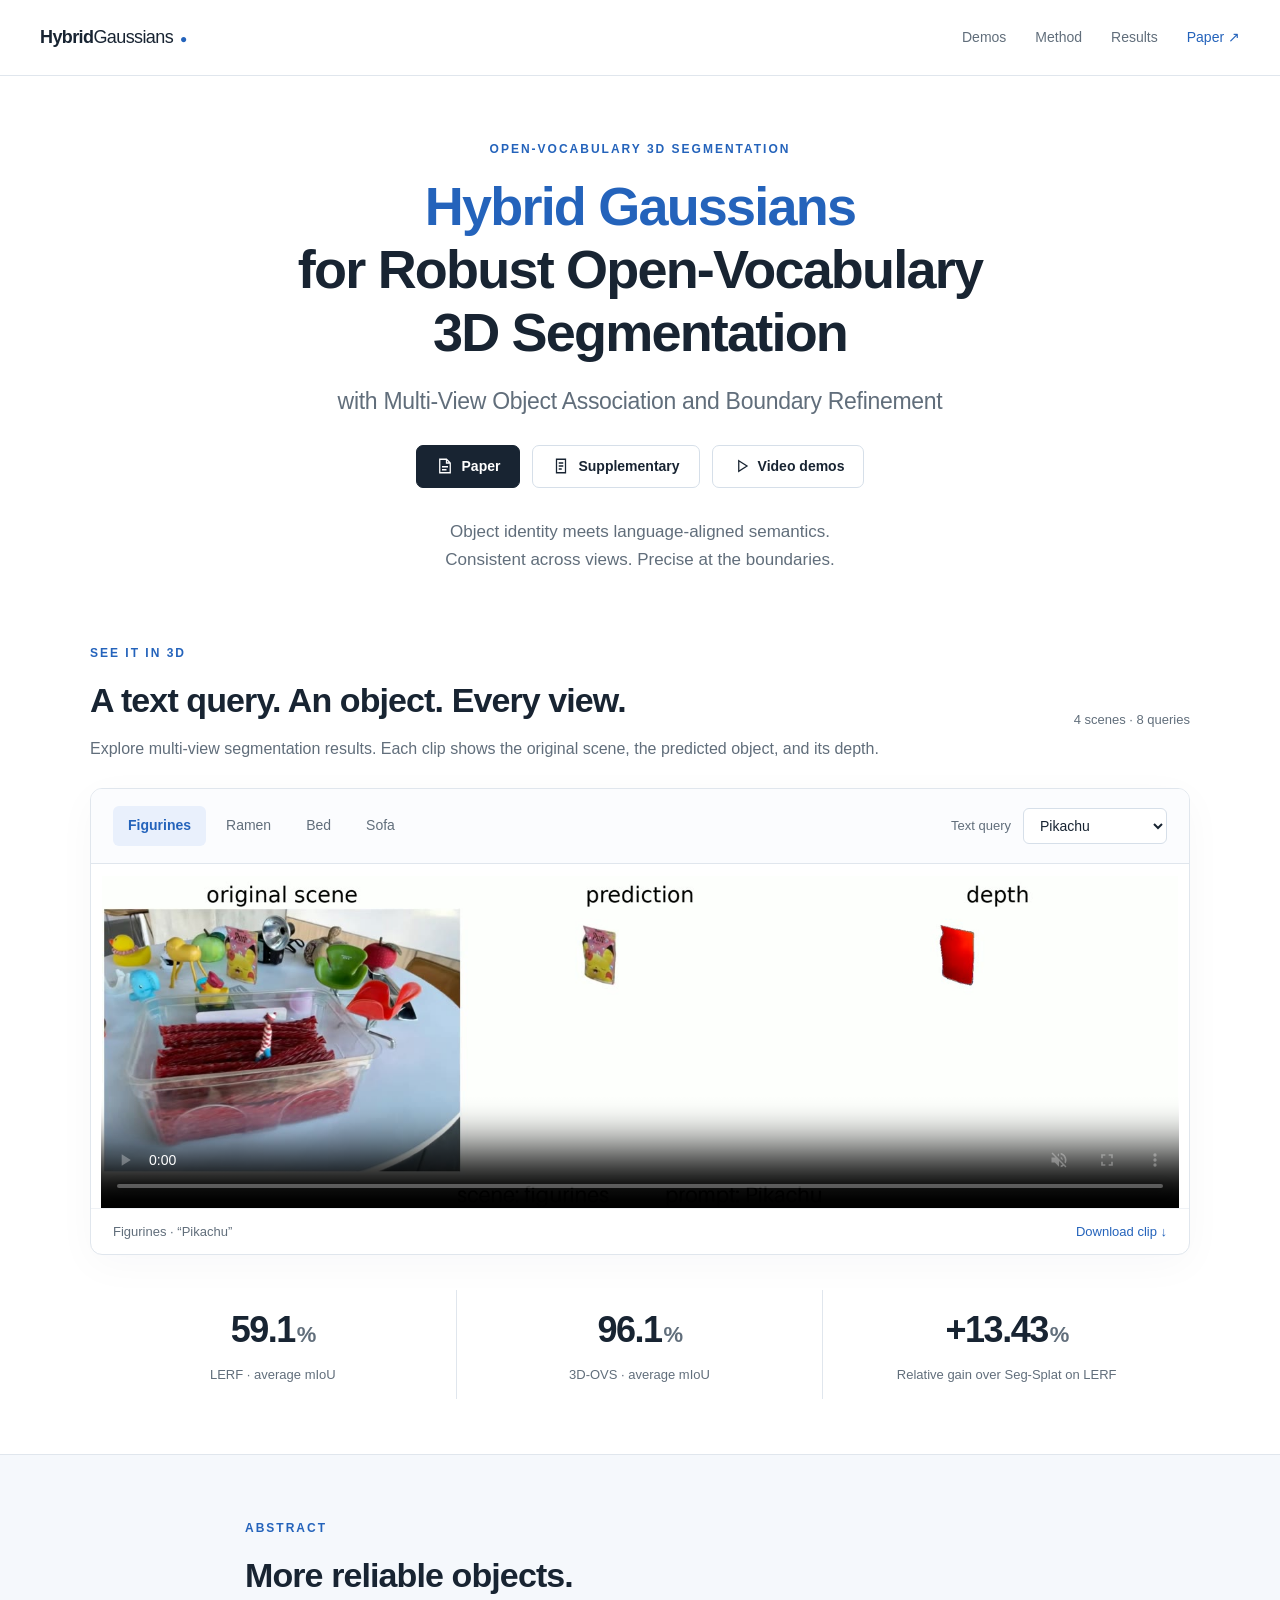
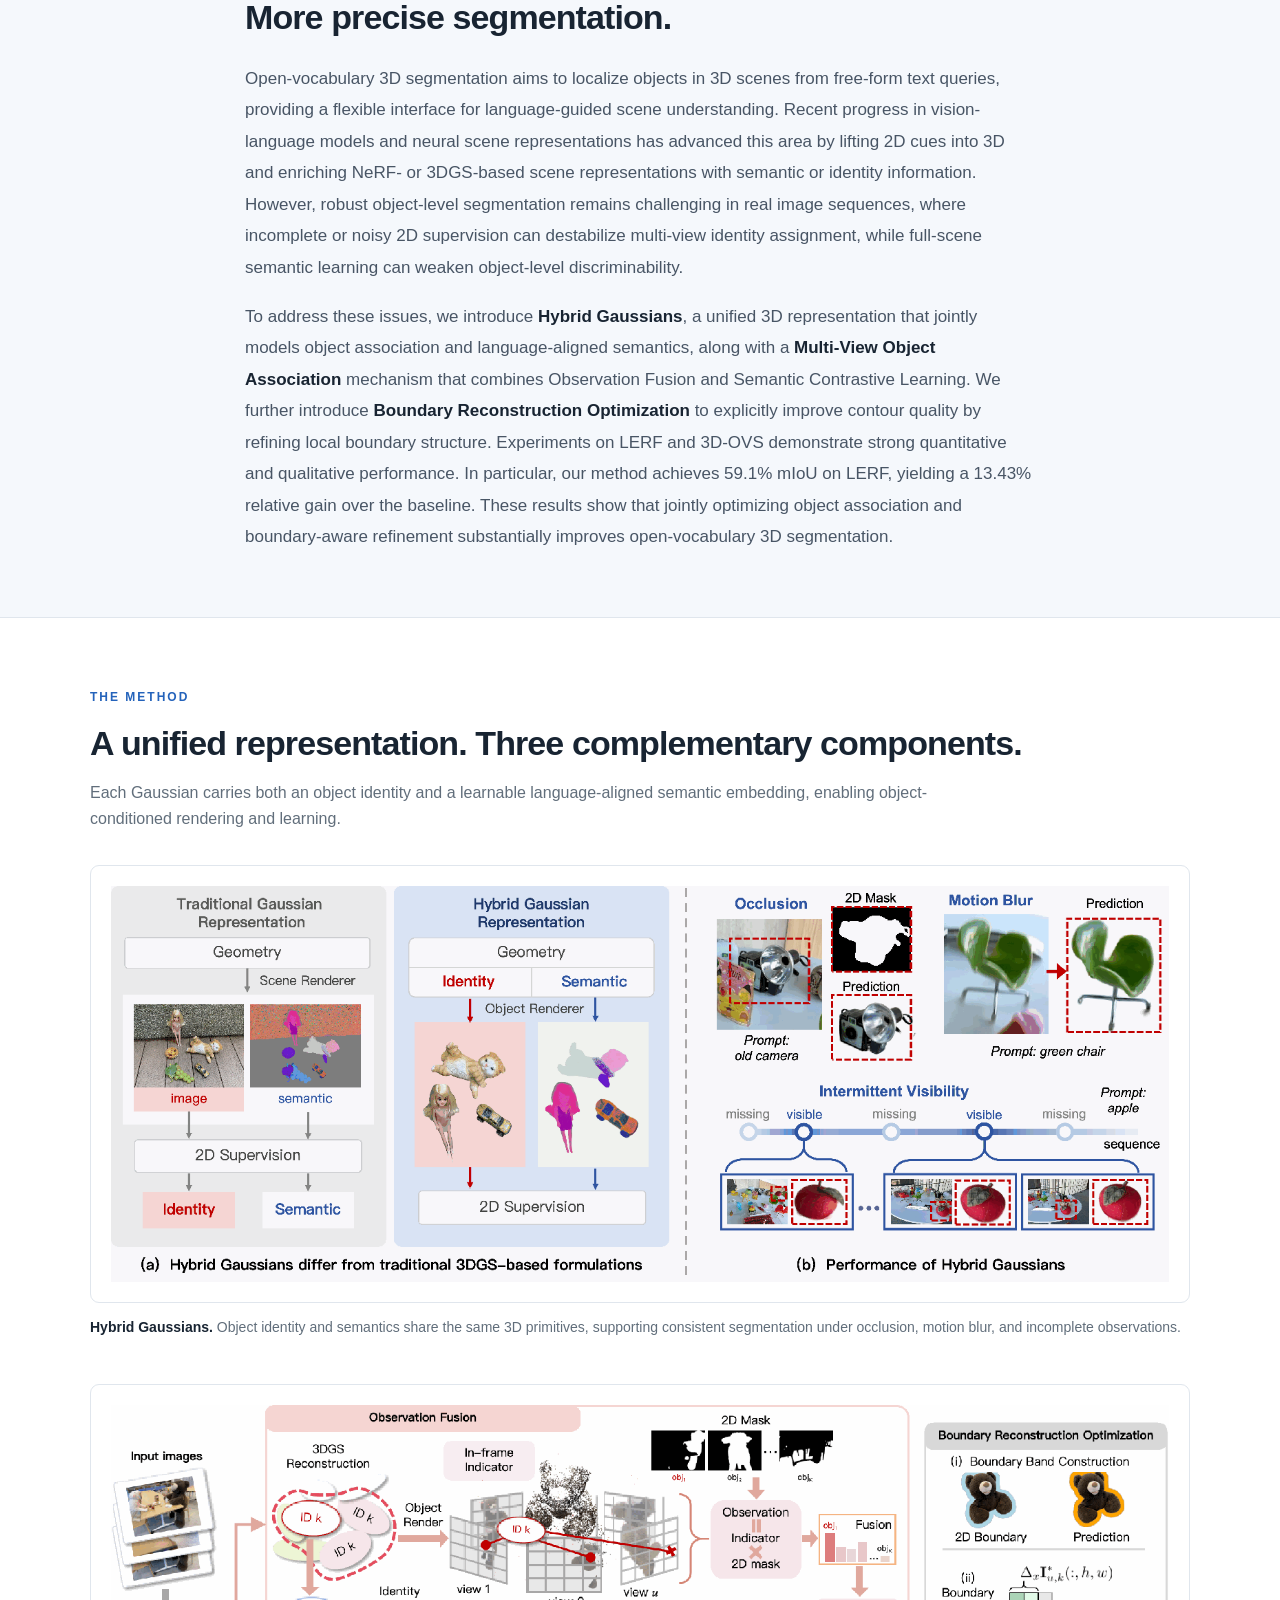
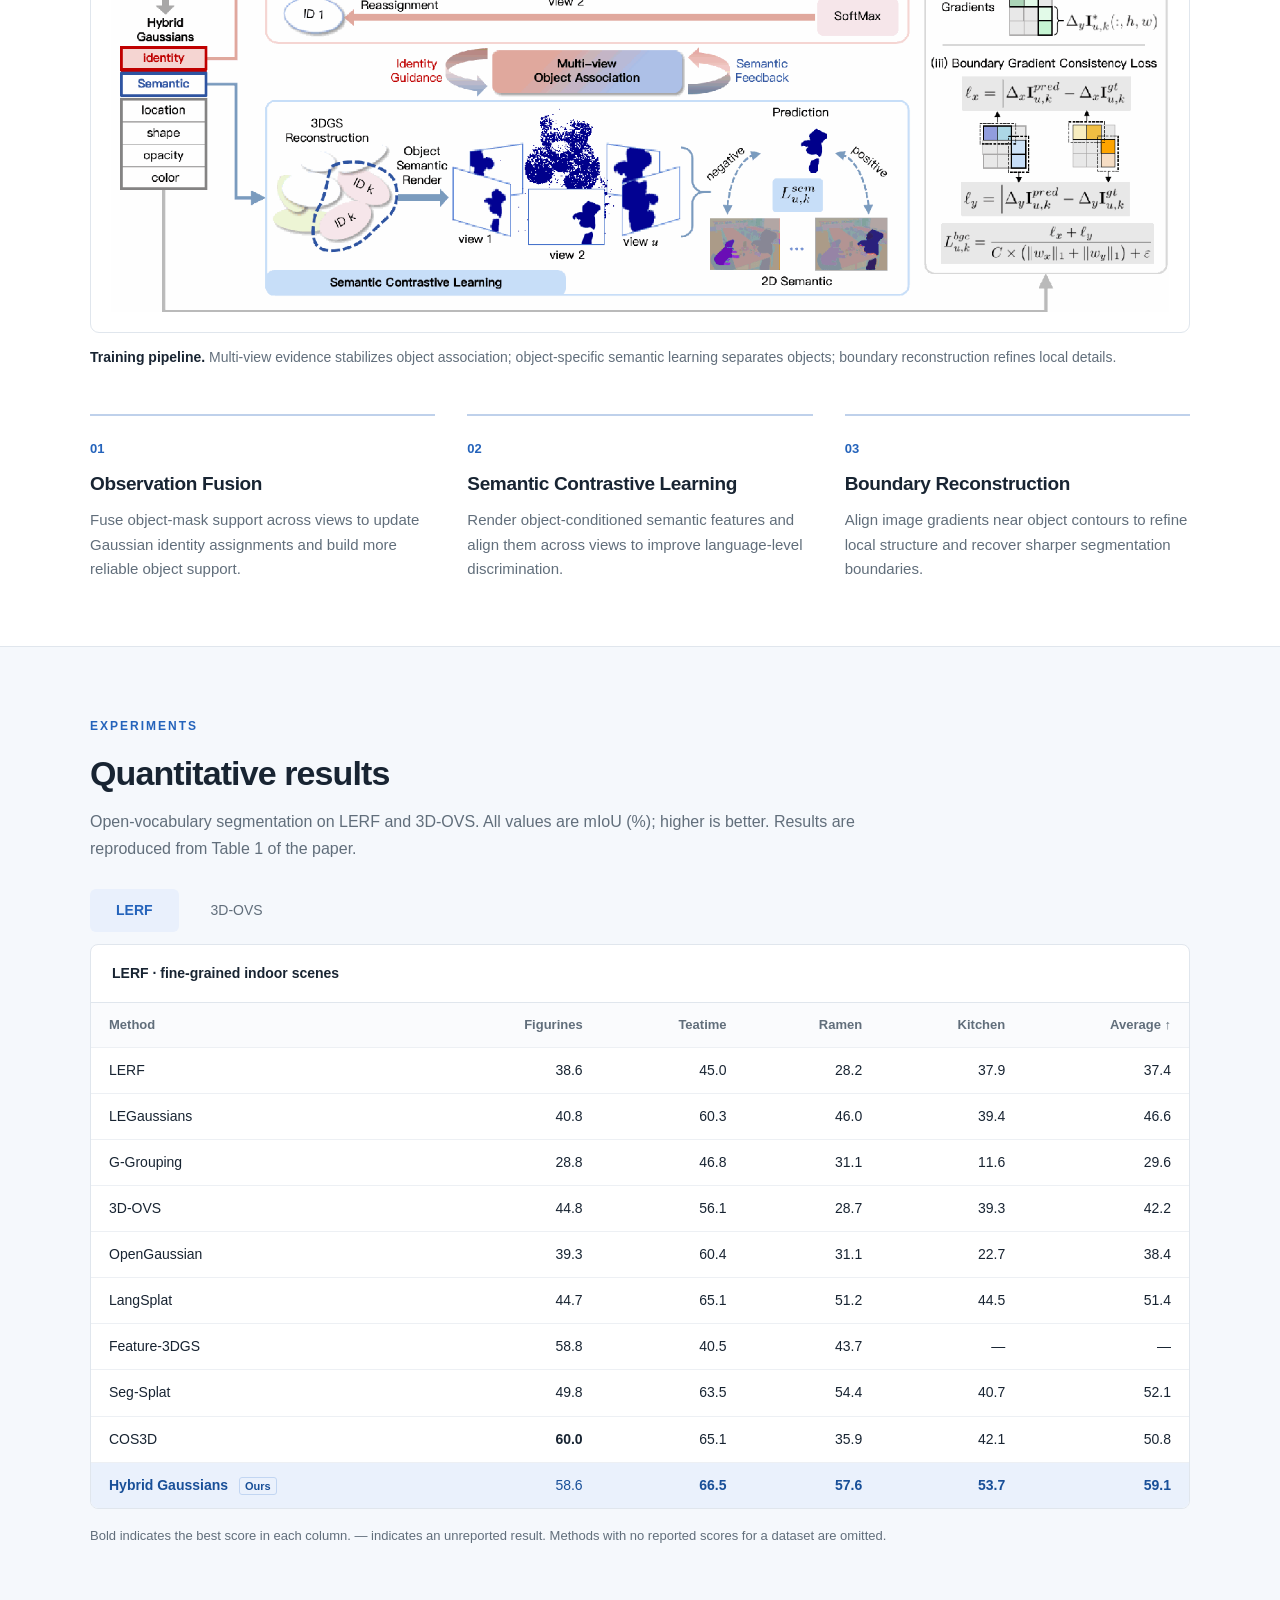
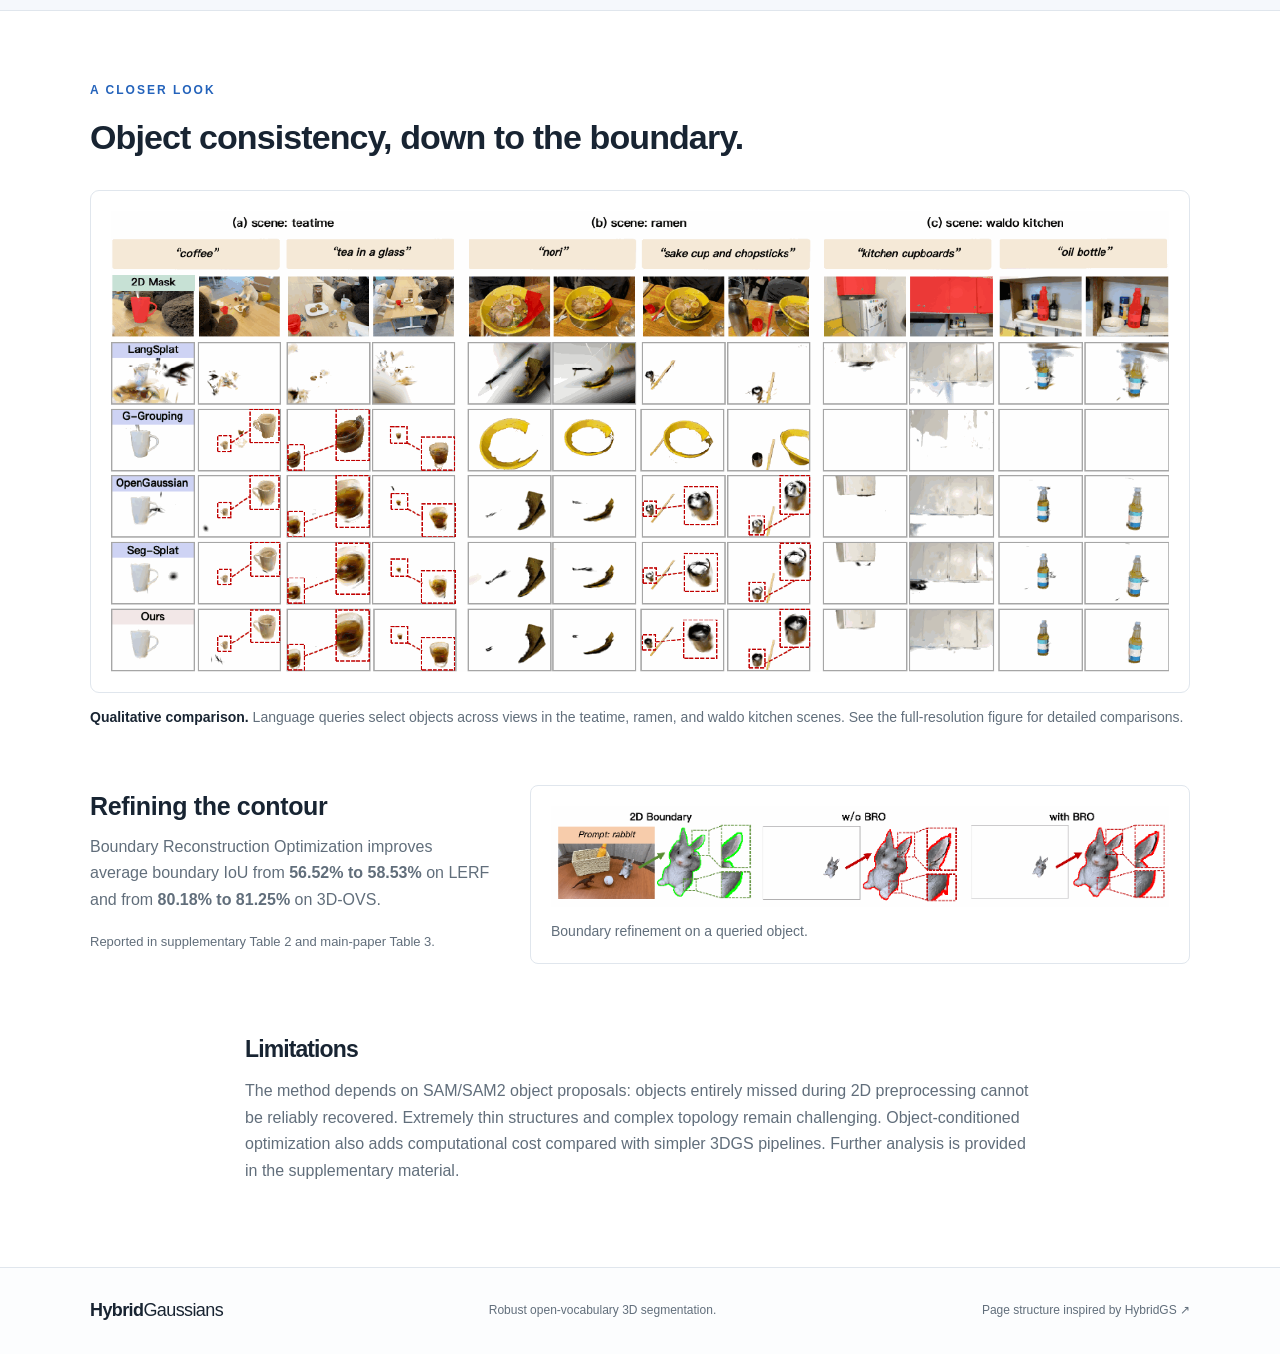
==== index.html @ ffa7c3dc "Build Hybrid Gaussians research project website" ====
<!doctype html>
<html lang="en">
<head>
  <meta charset="utf-8"><meta name="viewport" content="width=device-width, initial-scale=1">
  <title>Hybrid Gaussians | Robust Open-Vocabulary 3D Segmentation</title>
  <meta name="description" content="Hybrid Gaussians for Robust Open-Vocabulary 3D Segmentation with Multi-View Object Association and Boundary Refinement. Research paper, results, and eight multi-view video demonstrations.">
  <meta name="theme-color" content="#ffffff">
  <meta property="og:title" content="Hybrid Gaussians for Robust Open-Vocabulary 3D Segmentation">
  <meta property="og:description" content="Unifying object identity and language-aligned semantics for consistent 3D segmentation and sharper boundaries.">
  <meta property="og:type" content="website">
  <link rel="canonical" href="https://nora202.github.io/hybridgaussians/">
  <link rel="stylesheet" href="styles.css"><script src="script.js" defer></script>
</head>
<body>
<a class="skip" href="#main">Skip to content</a>
<header class="site-header"><a class="wordmark" href="#">Hybrid<span>Gaussians</span><span class="mark" aria-hidden="true">●</span></a><nav aria-label="Main navigation"><a href="#demos">Demos</a><a href="#method">Method</a><a href="#results">Results</a><a href="assets/papers/hybrid-gaussians.pdf">Paper <span aria-hidden="true">↗</span></a></nav></header>
<main id="main">
<section class="hero wrap">
  <p class="eyebrow">OPEN-VOCABULARY 3D SEGMENTATION</p>
  <h1><span>Hybrid Gaussians</span><br>for Robust Open-Vocabulary<br class="desktop-break"> 3D Segmentation</h1>
  <p class="subtitle">with Multi-View Object Association<br class="mobile-break"> and Boundary Refinement</p>
  <div class="resources"><a class="button primary" href="assets/papers/hybrid-gaussians.pdf"><svg viewBox="0 0 24 24" fill="none" stroke="currentColor" stroke-width="1.7" aria-hidden="true"><path d="M14 3H5v18h14V8zM14 3v5h5M8 13h8M8 17h6"/></svg>Paper</a><a class="button" href="assets/papers/Appendix_341.pdf"><svg viewBox="0 0 24 24" fill="none" stroke="currentColor" stroke-width="1.7" aria-hidden="true"><path d="M6 3h12v18H6zM9 8h6M9 12h6M9 16h4"/></svg>Supplementary</a><a class="button" href="#demos"><svg viewBox="0 0 24 24" fill="none" stroke="currentColor" stroke-width="1.7" aria-hidden="true"><path d="m9 5 11 7-11 7z"/></svg>Video demos</a></div>
  <p class="hero-summary">Object identity meets language-aligned semantics.<br>Consistent across views. Precise at the boundaries.</p>
</section>
<section id="demos" class="wrap demo-section" aria-labelledby="demo-heading">
  <div class="section-top"><div><p class="eyebrow">SEE IT IN 3D</p><h2 id="demo-heading">A text query. An object. Every view.</h2></div><span class="section-note">4 scenes · 8 queries</span></div>
  <p class="intro">Explore multi-view segmentation results. Each clip shows the original scene, the predicted object, and its depth.</p>
  <div class="demo-panel">
    <div class="demo-controls"><div class="scene-options" role="group" aria-label="Choose a scene"><button class="scene active" data-scene="figurines" aria-pressed="true">Figurines</button><button class="scene" data-scene="ramen" aria-pressed="false">Ramen</button><button class="scene" data-scene="bed" aria-pressed="false">Bed</button><button class="scene" data-scene="sofa" aria-pressed="false">Sofa</button></div><div class="query-control"><label for="query">Text query</label><select id="query"><option value="Pikachu">Pikachu</option><option value="jake">jake</option></select></div></div>
    <div class="video-stage"><video id="demo-video" controls muted loop playsinline preload="metadata" poster="assets/images/figurines-Pikachu.jpg" aria-label="Figurines scene, Pikachu query: original scene, prediction, and depth"><source src="assets/videos/scene_figurines_prompt_Pikachu.mp4" type="video/mp4">Your browser does not support video. <a href="assets/videos/scene_figurines_prompt_Pikachu.mp4">Download the demo.</a></video></div>
    <div class="demo-caption"><span id="demo-caption" aria-live="polite">Figurines · “Pikachu”</span><a id="video-download" href="assets/videos/scene_figurines_prompt_Pikachu.mp4" download>Download clip <span aria-hidden="true">↓</span></a></div>
    <p id="video-status" role="status" hidden></p>
  </div>
  <noscript><p>All videos: <a href="assets/videos/scene_figurines_prompt_jake.mp4">jake</a> · <a href="assets/videos/scene_figurines_prompt_Pikachu.mp4">Pikachu</a> · <a href="assets/videos/scene_ramen_prompt_eggs.mp4">eggs</a> · <a href="assets/videos/scene_ramen_prompt_pork_belly.mp4">pork belly</a> · <a href="assets/videos/scene_bed_prompt_camera.mp4">camera</a> · <a href="assets/videos/scene_bed_prompt_shoe.mp4">shoe</a> · <a href="assets/videos/scene_sofa_prompt_Gundam.mp4">Gundam</a> · <a href="assets/videos/scene_sofa_prompt_UNO_cards.mp4">UNO cards</a>.</p></noscript>
  <div class="metrics"><div><strong>59.1<span>%</span></strong><p>LERF · average mIoU</p></div><div><strong>96.1<span>%</span></strong><p>3D-OVS · average mIoU</p></div><div><strong>+13.43<span>%</span></strong><p>Relative gain over Seg-Splat on LERF</p></div></div>
</section>
<section id="abstract" class="abstract-band"><div class="reading"><p class="eyebrow">ABSTRACT</p><h2>More reliable objects.<br>More precise segmentation.</h2><p>Open-vocabulary 3D segmentation aims to localize objects in 3D scenes from free-form text queries, providing a flexible interface for language-guided scene understanding. Recent progress in vision-language models and neural scene representations has advanced this area by lifting 2D cues into 3D and enriching NeRF- or 3DGS-based scene representations with semantic or identity information. However, robust object-level segmentation remains challenging in real image sequences, where incomplete or noisy 2D supervision can destabilize multi-view identity assignment, while full-scene semantic learning can weaken object-level discriminability.</p><p>To address these issues, we introduce <strong>Hybrid Gaussians</strong>, a unified 3D representation that jointly models object association and language-aligned semantics, along with a <strong>Multi-View Object Association</strong> mechanism that combines Observation Fusion and Semantic Contrastive Learning. We further introduce <strong>Boundary Reconstruction Optimization</strong> to explicitly improve contour quality by refining local boundary structure. Experiments on LERF and 3D-OVS demonstrate strong quantitative and qualitative performance. In particular, our method achieves 59.1% mIoU on LERF, yielding a 13.43% relative gain over the baseline. These results show that jointly optimizing object association and boundary-aware refinement substantially improves open-vocabulary 3D segmentation.</p></div></section>
<section id="method" class="wrap content-section"><p class="eyebrow">THE METHOD</p><h2>A unified representation. Three complementary components.</h2><p class="intro">Each Gaussian carries both an object identity and a learnable language-aligned semantic embedding, enabling object-conditioned rendering and learning.</p>
  <figure class="paper-figure"><a href="assets/images/overview.png" target="_blank" rel="noopener" aria-label="Open the representation overview at full resolution"><img src="assets/images/overview.png" alt="Traditional Gaussian attributes compared with the hybrid identity and semantic representation, with examples of occlusion, motion blur, and intermittent visibility." width="1537" height="580" loading="lazy"></a><figcaption><strong>Hybrid Gaussians.</strong> Object identity and semantics share the same 3D primitives, supporting consistent segmentation under occlusion, motion blur, and incomplete observations.</figcaption></figure>
  <figure class="paper-figure pipeline"><a href="assets/images/pipeline.png" target="_blank" rel="noopener" aria-label="Open the training pipeline at full resolution"><img src="assets/images/pipeline.png" alt="Training pipeline linking input images and hybrid Gaussians to observation fusion, semantic contrastive learning, and boundary reconstruction optimization." width="1537" height="740" loading="lazy"></a><figcaption><strong>Training pipeline.</strong> Multi-view evidence stabilizes object association; object-specific semantic learning separates objects; boundary reconstruction refines local details.</figcaption></figure>
  <div class="method-grid"><article><span class="step">01</span><h3>Observation Fusion</h3><p>Fuse object-mask support across views to update Gaussian identity assignments and build more reliable object support.</p></article><article><span class="step">02</span><h3>Semantic Contrastive Learning</h3><p>Render object-conditioned semantic features and align them across views to improve language-level discrimination.</p></article><article><span class="step">03</span><h3>Boundary Reconstruction</h3><p>Align image gradients near object contours to refine local structure and recover sharper segmentation boundaries.</p></article></div>
</section>
<section id="results" class="results-band"><div class="wrap content-section"><p class="eyebrow">EXPERIMENTS</p><h2>Quantitative results</h2><p class="intro">Open-vocabulary segmentation on LERF and 3D-OVS. All values are mIoU (%); higher is better. Results are reproduced from Table 1 of the paper.</p>
<div class="table-tabs" role="group" aria-label="Choose benchmark"><button class="benchmark active" data-benchmark="lerf" aria-pressed="true">LERF</button><button class="benchmark" data-benchmark="ovs" aria-pressed="false">3D-OVS</button></div>
<div id="lerf-table" class="table-scroll" role="region" aria-label="LERF results" tabindex="0"><table><caption>LERF · fine-grained indoor scenes</caption><thead><tr><th scope="col">Method</th><th scope="col">Figurines</th><th scope="col">Teatime</th><th scope="col">Ramen</th><th scope="col">Kitchen</th><th scope="col">Average ↑</th></tr></thead><tbody>
<tr><th scope="row">LERF</th><td>38.6</td><td>45.0</td><td>28.2</td><td>37.9</td><td>37.4</td></tr>
<tr><th scope="row">LEGaussians</th><td>40.8</td><td>60.3</td><td>46.0</td><td>39.4</td><td>46.6</td></tr>
<tr><th scope="row">G-Grouping</th><td>28.8</td><td>46.8</td><td>31.1</td><td>11.6</td><td>29.6</td></tr>
<tr><th scope="row">3D-OVS</th><td>44.8</td><td>56.1</td><td>28.7</td><td>39.3</td><td>42.2</td></tr>
<tr><th scope="row">OpenGaussian</th><td>39.3</td><td>60.4</td><td>31.1</td><td>22.7</td><td>38.4</td></tr>
<tr><th scope="row">LangSplat</th><td>44.7</td><td>65.1</td><td>51.2</td><td>44.5</td><td>51.4</td></tr>
<tr><th scope="row">Feature-3DGS</th><td>58.8</td><td>40.5</td><td>43.7</td><td>—</td><td>—</td></tr>
<tr><th scope="row">Seg-Splat</th><td>49.8</td><td>63.5</td><td>54.4</td><td>40.7</td><td>52.1</td></tr>
<tr><th scope="row">COS3D</th><td><strong>60.0</strong></td><td>65.1</td><td>35.9</td><td>42.1</td><td>50.8</td></tr>
<tr class="ours"><th scope="row">Hybrid Gaussians <span>Ours</span></th><td>58.6</td><td><strong>66.5</strong></td><td><strong>57.6</strong></td><td><strong>53.7</strong></td><td><strong>59.1</strong></td></tr>
</tbody></table></div>
<div id="ovs-table" class="table-scroll" role="region" aria-label="3D-OVS results" tabindex="0"><table><caption>3D-OVS · language-driven scene segmentation</caption><thead><tr><th scope="col">Method</th><th scope="col">Bed</th><th scope="col">Bench</th><th scope="col">Room</th><th scope="col">Sofa</th><th scope="col">Lawn</th><th scope="col">Average ↑</th></tr></thead><tbody>
<tr><th scope="row">LERF</th><td>73.5</td><td>53.2</td><td>46.6</td><td>27.0</td><td>73.7</td><td>54.8</td></tr>
<tr><th scope="row">ODISE</th><td>52.6</td><td>24.1</td><td>52.5</td><td>48.3</td><td>39.8</td><td>43.5</td></tr>
<tr><th scope="row">OV-Seg</th><td>79.8</td><td>88.9</td><td>71.4</td><td>66.1</td><td>81.2</td><td>77.5</td></tr>
<tr><th scope="row">LEGaussians</th><td>52.8</td><td>61.3</td><td>51.8</td><td>42.0</td><td>59.6</td><td>53.5</td></tr>
<tr><th scope="row">G-Grouping</th><td>64.5</td><td><strong>95.6</strong></td><td>96.4</td><td>91.3</td><td><strong>97.0</strong></td><td>89.0</td></tr>
<tr><th scope="row">3D-OVS</th><td>89.5</td><td>89.3</td><td>92.8</td><td>74.0</td><td>88.2</td><td>86.8</td></tr>
<tr><th scope="row">LangSplat</th><td>92.5</td><td>94.2</td><td>94.1</td><td>90.0</td><td>96.1</td><td>93.4</td></tr>
<tr><th scope="row">Feature-3DGS</th><td>83.5</td><td>90.7</td><td>84.7</td><td>86.9</td><td>93.4</td><td>87.8</td></tr>
<tr><th scope="row">Laser</th><td>91.4</td><td>88.3</td><td>92.8</td><td>86.0</td><td>88.2</td><td>89.3</td></tr>
<tr><th scope="row">SAGA</th><td><strong>97.4</strong></td><td>95.4</td><td>96.8</td><td>93.5</td><td>96.6</td><td>96.0</td></tr>
<tr><th scope="row">Seg-Splat</th><td>95.8</td><td>95.1</td><td>78.4</td><td>94.1</td><td>93.0</td><td>91.3</td></tr>
<tr class="ours"><th scope="row">Hybrid Gaussians <span>Ours</span></th><td>96.4</td><td>94.9</td><td><strong>98.0</strong></td><td><strong>94.5</strong></td><td>96.8</td><td><strong>96.1</strong></td></tr>
</tbody></table></div><p class="table-note">Bold indicates the best score in each column. — indicates an unreported result. Methods with no reported scores for a dataset are omitted.</p>
</div></section>
<section class="wrap content-section"><p class="eyebrow">A CLOSER LOOK</p><h2>Object consistency, down to the boundary.</h2><figure class="paper-figure"><a href="assets/images/comparisons.png" target="_blank" rel="noopener" aria-label="Open qualitative comparisons at full resolution"><img src="assets/images/comparisons.png" alt="Multi-view segmentation comparisons on teatime, ramen, and waldo kitchen for LangSplat, Gaussian Grouping, OpenGaussian, Seg-Splat, and our method." width="1537" height="670" loading="lazy"></a><figcaption><strong>Qualitative comparison.</strong> Language queries select objects across views in the teatime, ramen, and waldo kitchen scenes. See the full-resolution figure for detailed comparisons.</figcaption></figure>
<div class="boundary-feature"><div><h3>Refining the contour</h3><p>Boundary Reconstruction Optimization improves average boundary IoU from <strong>56.52% to 58.53%</strong> on LERF and from <strong>80.18% to 81.25%</strong> on 3D-OVS.</p><p class="small">Reported in supplementary Table 2 and main-paper Table 3.</p></div><figure><a href="assets/images/boundary.png" target="_blank" rel="noopener" aria-label="Open boundary refinement comparison"><img src="assets/images/boundary.png" alt="Rabbit object contour comparison without and with boundary reconstruction optimization." loading="lazy" width="1537" height="252"></a><figcaption>Boundary refinement on a queried object.</figcaption></figure></div>
</section>
<section class="reading limitations"><h2>Limitations</h2><p>The method depends on SAM/SAM2 object proposals: objects entirely missed during 2D preprocessing cannot be reliably recovered. Extremely thin structures and complex topology remain challenging. Object-conditioned optimization also adds computational cost compared with simpler 3DGS pipelines. Further analysis is provided in the supplementary material.</p></section>
</main>
<footer><div class="wrap footer-inner"><a class="wordmark" href="#">Hybrid<span>Gaussians</span></a><p>Robust open-vocabulary 3D segmentation.</p><a href="https://gujiaqivadin.github.io/hybridgs/" target="_blank" rel="noopener">Page structure inspired by HybridGS <span aria-hidden="true">↗</span></a></div></footer>
</body></html>
---- styles.css ----
:root{--ink:#182432;--muted:#616e7b;--blue:#2463bb;--line:#e0e6ed;--soft:#f5f8fc;--max:1100px;font-family:Inter,-apple-system,BlinkMacSystemFont,"Segoe UI",Arial,sans-serif;color:var(--ink);font-synthesis:none}*{box-sizing:border-box}html{scroll-behavior:smooth;scroll-padding-top:90px}body{margin:0;background:#fff;line-height:1.65}a{color:var(--blue);text-decoration:none}a:hover{text-decoration:underline}button,select{font:inherit}button,a,select{-webkit-tap-highlight-color:transparent}button{cursor:pointer}a:focus-visible,button:focus-visible,select:focus-visible,[tabindex]:focus-visible{outline:3px solid #2463bb;outline-offset:5px}button:disabled{cursor:default}img{display:block;width:100%;height:auto}figure{margin:0}.wrap{width:min(var(--max),calc(100% - 64px));margin-inline:auto}.reading{width:min(790px,calc(100% - 64px));margin-inline:auto}.site-header{height:76px;max-width:1280px;margin:auto;display:flex;align-items:center;justify-content:space-between;padding:0 40px;border-bottom:1px solid var(--line)}.wordmark{font-size:18px;letter-spacing:-.6px;font-weight:750;color:var(--ink)}.wordmark span{font-weight:450}.wordmark .mark{color:var(--blue);font-size:12px;margin-left:7px}.site-header nav{display:flex;gap:29px;font-size:14px}.site-header nav a{color:var(--muted)}.site-header nav a:last-child{color:var(--blue)}.hero{text-align:center;padding-top:64px;padding-bottom:50px}.eyebrow{font-size:12px;letter-spacing:2px;font-weight:700;color:var(--blue);margin:0 0 15px}h1{font-size:clamp(32px,4.4vw,54px);font-weight:650;line-height:1.17;letter-spacing:-1.8px;margin:0}h1>span{color:var(--blue)}.subtitle{font-size:clamp(18px,2vw,23px);color:var(--muted);margin:20px 0 26px;line-height:1.5;letter-spacing:-.3px}.mobile-break{display:none}.resources{display:flex;justify-content:center;gap:12px;flex-wrap:wrap}.button{display:inline-flex;align-items:center;gap:8px;border:1px solid #d6dfe9;border-radius:7px;padding:9px 19px;font-size:14px;font-weight:550;color:var(--ink);background:white;transition:background .15s}.button:hover{text-decoration:none;background:var(--soft)}.button.primary{background:var(--ink);color:white;border-color:var(--ink)}.button.primary:hover{background:var(--blue)}.button svg{width:18px;height:18px}.hero-summary{font-size:17px;color:var(--muted);margin:30px 0 0}.section-top{display:flex;justify-content:space-between;align-items:flex-end;gap:20px}.section-note{font-size:13px;color:var(--muted);white-space:nowrap;padding-bottom:6px}h2{font-size:clamp(26px,3vw,34px);line-height:1.25;letter-spacing:-.9px;font-weight:600;margin:0 0 15px}h3{font-size:19px;font-weight:600;line-height:1.4;letter-spacing:-.35px;margin:10px 0}p{margin:0 0 18px}.intro{color:var(--muted);max-width:850px;font-size:16px}.demo-section{padding-top:20px}.demo-panel{margin-top:25px;border:1px solid var(--line);border-radius:12px;overflow:hidden;background:white;box-shadow:0 10px 40px #18243208}.demo-controls{display:flex;align-items:center;justify-content:space-between;gap:18px;padding:17px 22px;border-bottom:1px solid var(--line);background:#fbfcfe}.scene-options{display:flex;gap:5px}.scene,.benchmark{border:0;background:transparent;border-radius:6px;padding:8px 15px;color:var(--muted);font-size:14px;min-height:40px}.scene.active,.benchmark.active{color:var(--blue);background:#e9f0fc;font-weight:650}.scene:hover,.benchmark:hover{background:#eef2f7}.query-control{display:flex;align-items:center;gap:12px}.query-control label{font-size:13px;color:var(--muted)}select{padding:8px 30px 8px 12px;border-radius:6px;border:1px solid #d6dfe9;background:white;color:var(--ink);min-width:144px;font-size:14px}.video-stage{background:white;padding:12px 10px 0}.video-stage video{width:100%;display:block;aspect-ratio:2992/922;background:#fff}.demo-caption{padding:12px 22px;display:flex;justify-content:space-between;border-top:1px solid #eff2f6;font-size:13px;color:var(--muted)}#video-status{padding:10px 22px;color:#8b3014}.metrics{display:grid;grid-template-columns:repeat(3,1fr);margin:35px 0 55px;text-align:center}.metrics>div{padding:10px 20px;border-right:1px solid var(--line)}.metrics>div:last-child{border:0}.metrics strong{font-size:36px;font-weight:600;letter-spacing:-1.5px;font-variant-numeric:tabular-nums}.metrics strong span{font-size:22px;color:var(--muted);margin-left:2px}.metrics p{font-size:13px;color:var(--muted);margin:4px 0}.abstract-band{padding:64px 0;background:var(--soft);border-block:1px solid var(--line)}.abstract-band h2{margin-bottom:24px}.abstract-band p:not(.eyebrow){font-size:17px;line-height:1.85;color:#485565}.abstract-band p:last-child{margin:0}.abstract-band strong{font-weight:600;color:var(--ink)}.content-section{padding-top:70px;padding-bottom:64px}.paper-figure{margin:32px 0 45px}.paper-figure img{background:white}.paper-figure a{display:block;padding:20px;border:1px solid var(--line);border-radius:9px}.paper-figure figcaption,figcaption{font-size:14px;line-height:1.65;color:var(--muted);margin-top:13px}.paper-figure figcaption strong{color:var(--ink);font-weight:600}.method-grid{display:grid;grid-template-columns:repeat(3,1fr);gap:32px;margin-top:38px}.method-grid article{border-top:2px solid #bfd1eb;padding-top:19px}.step{font-size:13px;color:var(--blue);font-weight:600}.method-grid p{color:var(--muted);font-size:15px;margin-bottom:0}.results-band{background:var(--soft);border-block:1px solid var(--line)}.table-tabs{display:flex;gap:6px;margin:27px 0 12px}.benchmark{padding:10px 26px}.table-scroll{overflow-x:auto;background:white;border:1px solid var(--line);border-radius:8px}.table-scroll+.table-scroll{margin-top:24px}[hidden]{display:none!important}table{border-collapse:collapse;width:100%;white-space:nowrap;font-size:14px;font-variant-numeric:tabular-nums}caption{text-align:left;padding:17px 21px;font-size:14px;font-weight:600;border-bottom:1px solid var(--line)}th,td{padding:11px 18px;text-align:right;border-bottom:1px solid #edf0f4}thead th{font-size:13px;font-weight:600;color:var(--muted);background:#fafbfd}th:first-child{text-align:left}tbody th{font-weight:450}tbody tr:last-child th,tbody tr:last-child td{border-bottom:0}.ours{background:#eaf1fc;color:#184f98}.ours th{font-weight:650}.ours th span{font-size:11px;margin-left:7px;border:1px solid #c2d6f2;border-radius:3px;padding:2px 5px}.table-note{color:var(--muted);font-size:13px;margin:16px 0 0}.boundary-feature{display:grid;grid-template-columns:1fr 1.65fr;gap:40px;align-items:center;margin-top:50px}.boundary-feature p{color:var(--muted);font-size:16px}.boundary-feature figure{border:1px solid var(--line);border-radius:8px;padding:20px}.boundary-feature h3{font-size:25px}.boundary-feature .small{font-size:13px}.limitations{padding-bottom:65px}.limitations h2{font-size:23px}.limitations p{color:var(--muted);font-size:16px}footer{border-top:1px solid var(--line);padding:28px 0;background:#fcfdfe}.footer-inner{display:flex;align-items:center;justify-content:space-between;gap:20px;flex-wrap:wrap}.footer-inner p,.footer-inner>a:last-child{font-size:12px;color:var(--muted);margin:0}.skip{position:absolute;top:-100px;left:10px;background:white;padding:12px;z-index:10}.skip:focus{top:10px}@media(min-width:1500px){.hero{padding-top:78px;padding-bottom:60px}}@media(max-width:760px){.wrap,.reading{width:calc(100% - 36px)}.site-header{height:65px;padding:0 18px}.site-header nav{gap:15px;font-size:13px}.site-header nav a:nth-child(2){display:none}.wordmark{font-size:16px}.hero{padding-top:42px;padding-bottom:36px}h1{letter-spacing:-1px}.desktop-break{display:none}.mobile-break{display:block}.subtitle{margin-top:18px}.hero-summary{font-size:15px}.section-note{display:none}.section-top h2{font-size:27px}.demo-controls{align-items:stretch;flex-direction:column;padding:12px}.scene-options{justify-content:space-between}.scene{flex:1;padding:8px}.query-control{justify-content:space-between}.query-control select{flex:1;max-width:70%}.video-stage{padding:4px 0 0}.demo-caption{padding:10px 12px;font-size:12px}.metrics{margin:23px 0 37px}.metrics>div{padding:8px}.metrics strong{font-size:29px}.metrics strong span{font-size:17px}.metrics p{font-size:12px;line-height:1.5}.abstract-band{padding:42px 0}.abstract-band p:not(.eyebrow){font-size:16px}.content-section{padding:46px 0}.paper-figure{margin:25px 0 33px}.paper-figure a{padding:8px}.method-grid{grid-template-columns:1fr;gap:24px}.boundary-feature{grid-template-columns:1fr;gap:12px;margin-top:35px}th,td{padding:10px 14px}.limitations{padding-bottom:40px}.footer-inner{gap:12px;flex-direction:column;align-items:flex-start}}@media(prefers-reduced-motion:reduce){html{scroll-behavior:auto}*{transition:none!important}}
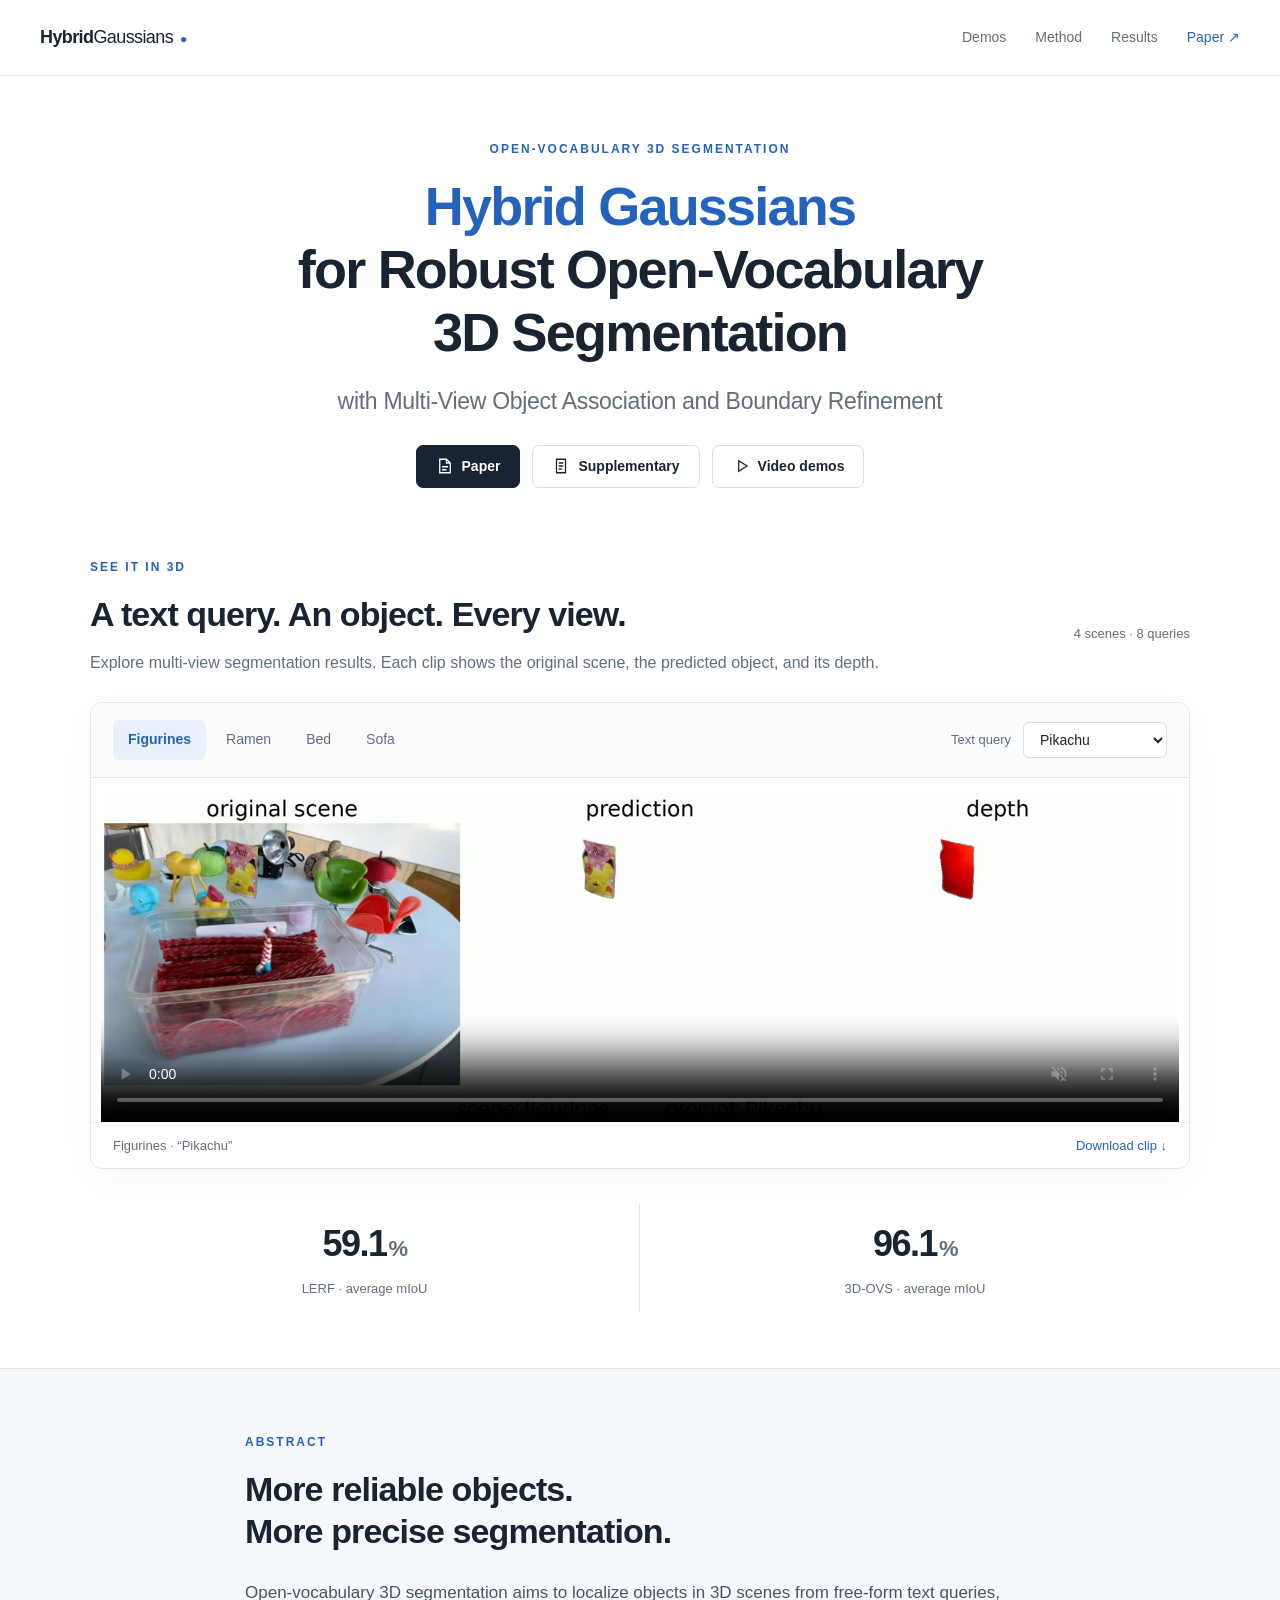
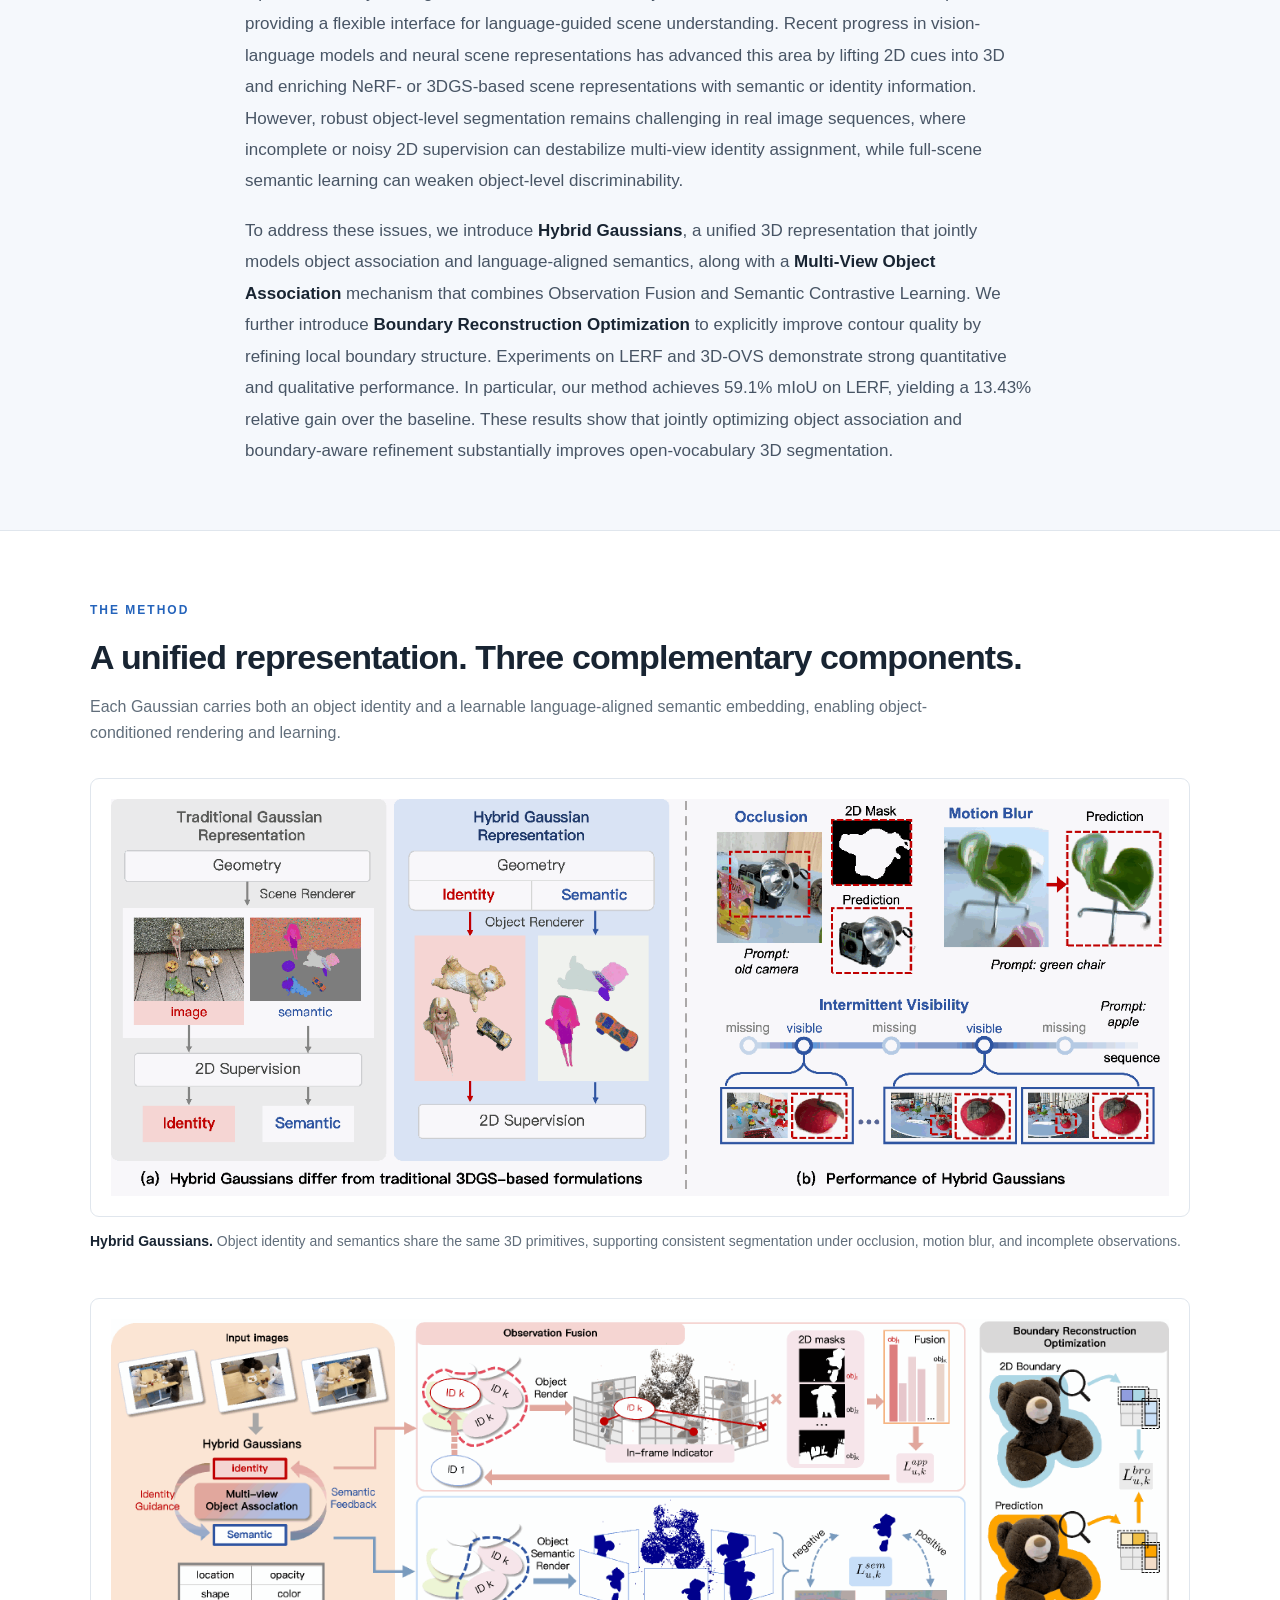
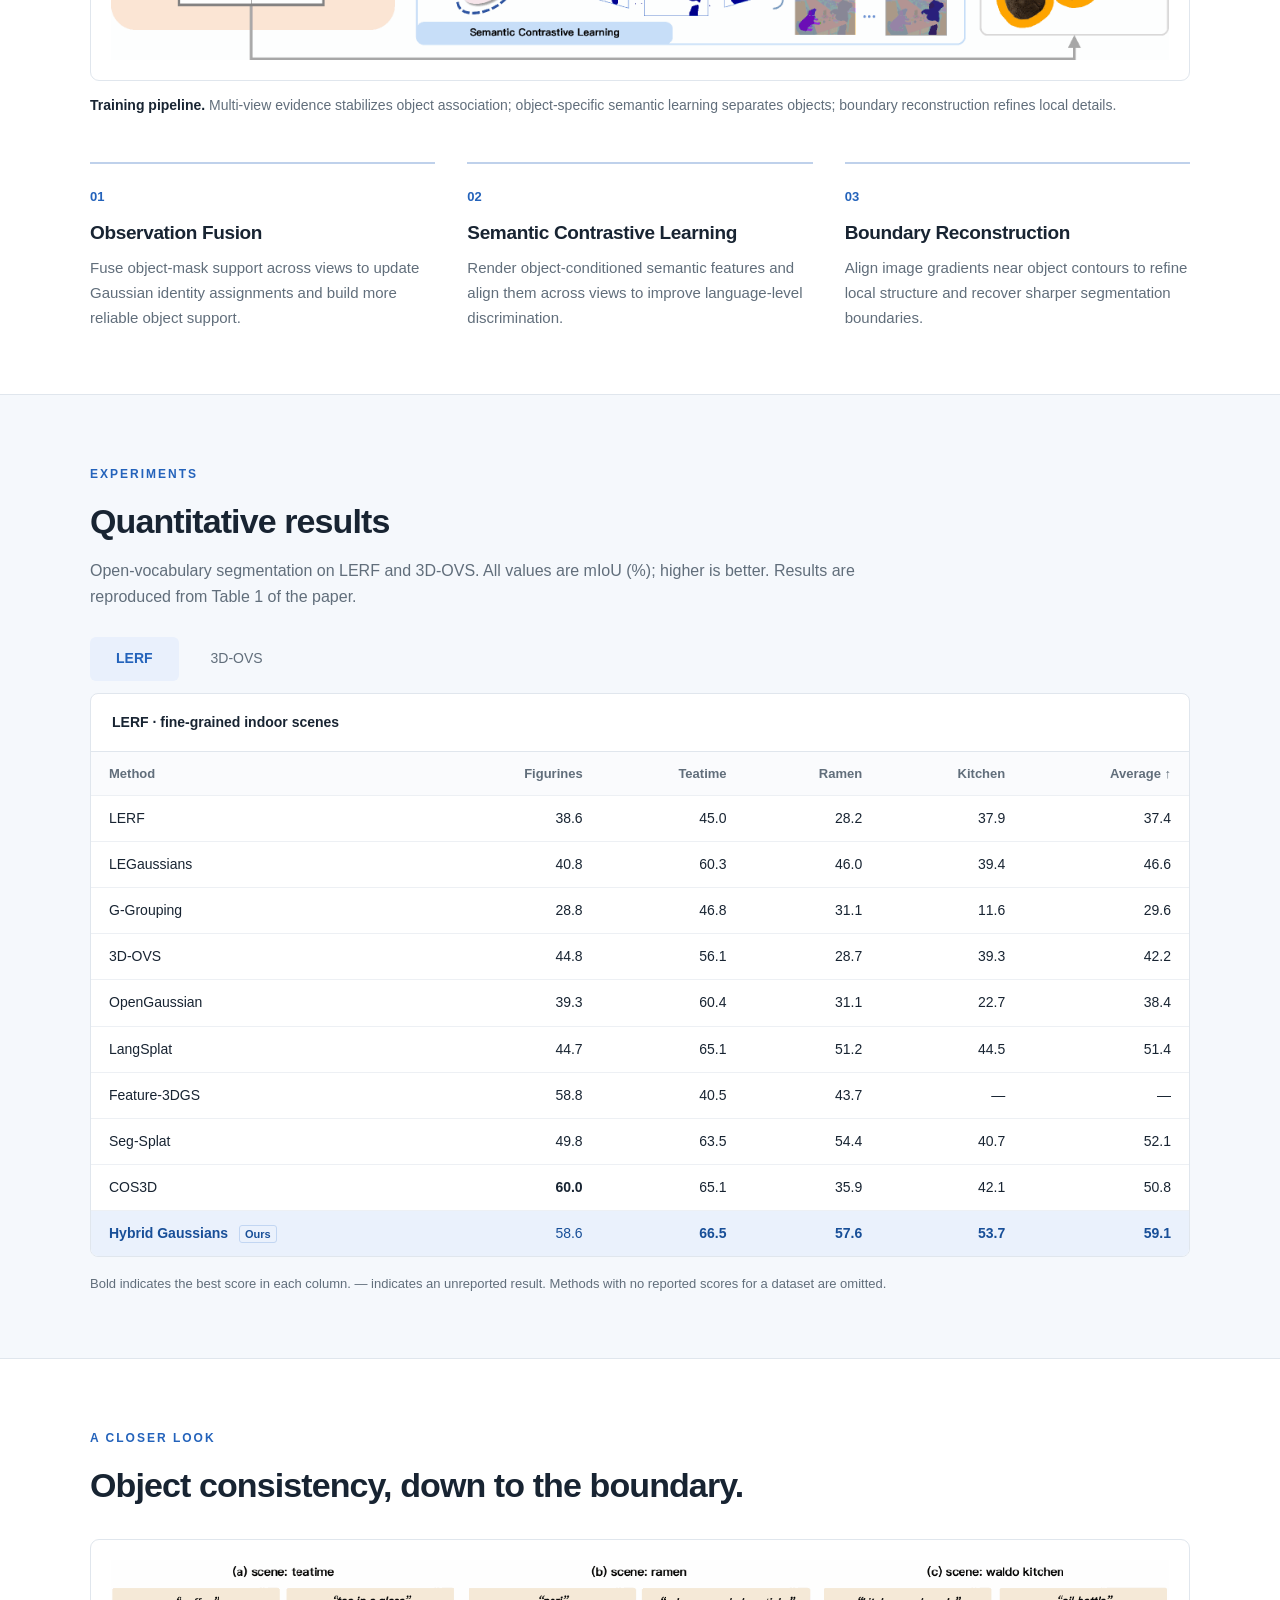
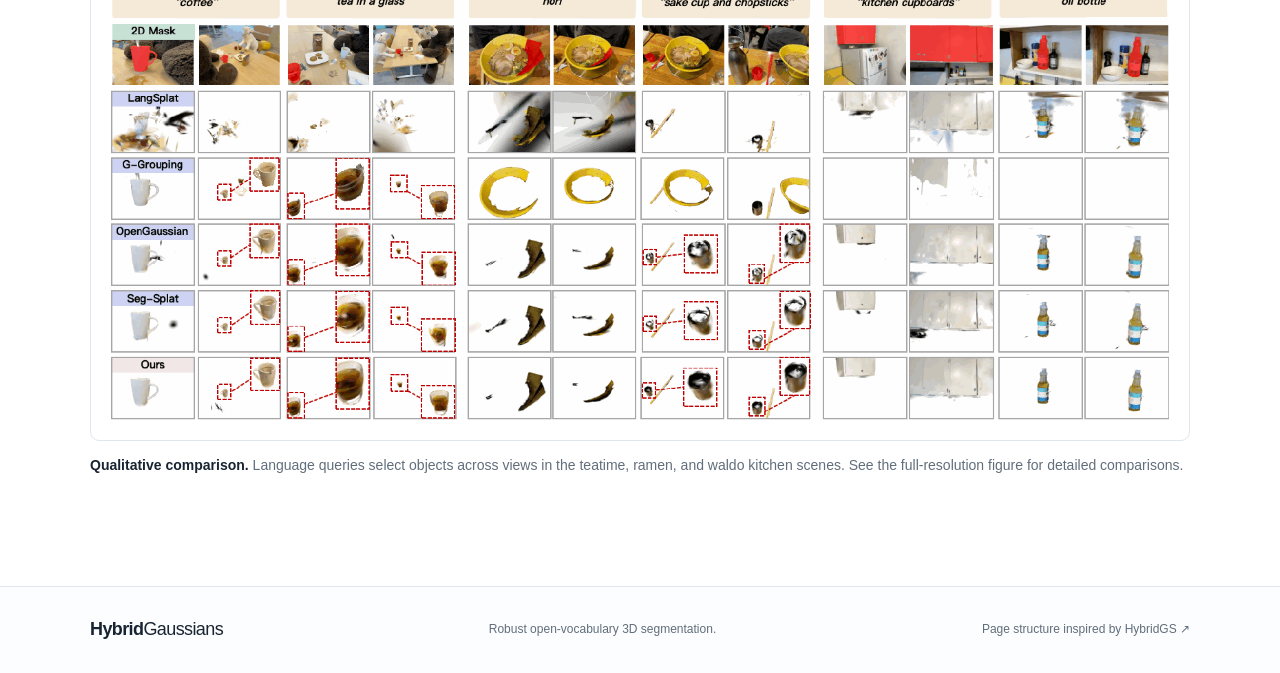
==== commit 2a48533f: "Simplify project page and replace training pipeline figure" ====
--- a/index.html
+++ b/index.html
@@ -20,7 +20,6 @@
   <h1><span>Hybrid Gaussians</span><br>for Robust Open-Vocabulary<br class="desktop-break"> 3D Segmentation</h1>
   <p class="subtitle">with Multi-View Object Association<br class="mobile-break"> and Boundary Refinement</p>
   <div class="resources"><a class="button primary" href="assets/papers/hybrid-gaussians.pdf"><svg viewBox="0 0 24 24" fill="none" stroke="currentColor" stroke-width="1.7" aria-hidden="true"><path d="M14 3H5v18h14V8zM14 3v5h5M8 13h8M8 17h6"/></svg>Paper</a><a class="button" href="assets/papers/Appendix_341.pdf"><svg viewBox="0 0 24 24" fill="none" stroke="currentColor" stroke-width="1.7" aria-hidden="true"><path d="M6 3h12v18H6zM9 8h6M9 12h6M9 16h4"/></svg>Supplementary</a><a class="button" href="#demos"><svg viewBox="0 0 24 24" fill="none" stroke="currentColor" stroke-width="1.7" aria-hidden="true"><path d="m9 5 11 7-11 7z"/></svg>Video demos</a></div>
-  <p class="hero-summary">Object identity meets language-aligned semantics.<br>Consistent across views. Precise at the boundaries.</p>
 </section>
 <section id="demos" class="wrap demo-section" aria-labelledby="demo-heading">
   <div class="section-top"><div><p class="eyebrow">SEE IT IN 3D</p><h2 id="demo-heading">A text query. An object. Every view.</h2></div><span class="section-note">4 scenes · 8 queries</span></div>
@@ -32,12 +31,12 @@
     <p id="video-status" role="status" hidden></p>
   </div>
   <noscript><p>All videos: <a href="assets/videos/scene_figurines_prompt_jake.mp4">jake</a> · <a href="assets/videos/scene_figurines_prompt_Pikachu.mp4">Pikachu</a> · <a href="assets/videos/scene_ramen_prompt_eggs.mp4">eggs</a> · <a href="assets/videos/scene_ramen_prompt_pork_belly.mp4">pork belly</a> · <a href="assets/videos/scene_bed_prompt_camera.mp4">camera</a> · <a href="assets/videos/scene_bed_prompt_shoe.mp4">shoe</a> · <a href="assets/videos/scene_sofa_prompt_Gundam.mp4">Gundam</a> · <a href="assets/videos/scene_sofa_prompt_UNO_cards.mp4">UNO cards</a>.</p></noscript>
-  <div class="metrics"><div><strong>59.1<span>%</span></strong><p>LERF · average mIoU</p></div><div><strong>96.1<span>%</span></strong><p>3D-OVS · average mIoU</p></div><div><strong>+13.43<span>%</span></strong><p>Relative gain over Seg-Splat on LERF</p></div></div>
+  <div class="metrics"><div><strong>59.1<span>%</span></strong><p>LERF · average mIoU</p></div><div><strong>96.1<span>%</span></strong><p>3D-OVS · average mIoU</p></div></div>
 </section>
 <section id="abstract" class="abstract-band"><div class="reading"><p class="eyebrow">ABSTRACT</p><h2>More reliable objects.<br>More precise segmentation.</h2><p>Open-vocabulary 3D segmentation aims to localize objects in 3D scenes from free-form text queries, providing a flexible interface for language-guided scene understanding. Recent progress in vision-language models and neural scene representations has advanced this area by lifting 2D cues into 3D and enriching NeRF- or 3DGS-based scene representations with semantic or identity information. However, robust object-level segmentation remains challenging in real image sequences, where incomplete or noisy 2D supervision can destabilize multi-view identity assignment, while full-scene semantic learning can weaken object-level discriminability.</p><p>To address these issues, we introduce <strong>Hybrid Gaussians</strong>, a unified 3D representation that jointly models object association and language-aligned semantics, along with a <strong>Multi-View Object Association</strong> mechanism that combines Observation Fusion and Semantic Contrastive Learning. We further introduce <strong>Boundary Reconstruction Optimization</strong> to explicitly improve contour quality by refining local boundary structure. Experiments on LERF and 3D-OVS demonstrate strong quantitative and qualitative performance. In particular, our method achieves 59.1% mIoU on LERF, yielding a 13.43% relative gain over the baseline. These results show that jointly optimizing object association and boundary-aware refinement substantially improves open-vocabulary 3D segmentation.</p></div></section>
 <section id="method" class="wrap content-section"><p class="eyebrow">THE METHOD</p><h2>A unified representation. Three complementary components.</h2><p class="intro">Each Gaussian carries both an object identity and a learnable language-aligned semantic embedding, enabling object-conditioned rendering and learning.</p>
   <figure class="paper-figure"><a href="assets/images/overview.png" target="_blank" rel="noopener" aria-label="Open the representation overview at full resolution"><img src="assets/images/overview.png" alt="Traditional Gaussian attributes compared with the hybrid identity and semantic representation, with examples of occlusion, motion blur, and intermittent visibility." width="1537" height="580" loading="lazy"></a><figcaption><strong>Hybrid Gaussians.</strong> Object identity and semantics share the same 3D primitives, supporting consistent segmentation under occlusion, motion blur, and incomplete observations.</figcaption></figure>
-  <figure class="paper-figure pipeline"><a href="assets/images/pipeline.png" target="_blank" rel="noopener" aria-label="Open the training pipeline at full resolution"><img src="assets/images/pipeline.png" alt="Training pipeline linking input images and hybrid Gaussians to observation fusion, semantic contrastive learning, and boundary reconstruction optimization." width="1537" height="740" loading="lazy"></a><figcaption><strong>Training pipeline.</strong> Multi-view evidence stabilizes object association; object-specific semantic learning separates objects; boundary reconstruction refines local details.</figcaption></figure>
+  <figure class="paper-figure pipeline"><a href="assets/papers/pipeline.pdf" target="_blank" rel="noopener" aria-label="Open the training pipeline at full resolution"><img src="assets/images/training-pipeline.png" alt="Training pipeline linking input images and hybrid Gaussians to observation fusion, semantic contrastive learning, and boundary reconstruction optimization." width="2600" height="838" loading="lazy"></a><figcaption><strong>Training pipeline.</strong> Multi-view evidence stabilizes object association; object-specific semantic learning separates objects; boundary reconstruction refines local details.</figcaption></figure>
   <div class="method-grid"><article><span class="step">01</span><h3>Observation Fusion</h3><p>Fuse object-mask support across views to update Gaussian identity assignments and build more reliable object support.</p></article><article><span class="step">02</span><h3>Semantic Contrastive Learning</h3><p>Render object-conditioned semantic features and align them across views to improve language-level discrimination.</p></article><article><span class="step">03</span><h3>Boundary Reconstruction</h3><p>Align image gradients near object contours to refine local structure and recover sharper segmentation boundaries.</p></article></div>
 </section>
 <section id="results" class="results-band"><div class="wrap content-section"><p class="eyebrow">EXPERIMENTS</p><h2>Quantitative results</h2><p class="intro">Open-vocabulary segmentation on LERF and 3D-OVS. All values are mIoU (%); higher is better. Results are reproduced from Table 1 of the paper.</p>
@@ -70,9 +69,7 @@
 </tbody></table></div><p class="table-note">Bold indicates the best score in each column. — indicates an unreported result. Methods with no reported scores for a dataset are omitted.</p>
 </div></section>
 <section class="wrap content-section"><p class="eyebrow">A CLOSER LOOK</p><h2>Object consistency, down to the boundary.</h2><figure class="paper-figure"><a href="assets/images/comparisons.png" target="_blank" rel="noopener" aria-label="Open qualitative comparisons at full resolution"><img src="assets/images/comparisons.png" alt="Multi-view segmentation comparisons on teatime, ramen, and waldo kitchen for LangSplat, Gaussian Grouping, OpenGaussian, Seg-Splat, and our method." width="1537" height="670" loading="lazy"></a><figcaption><strong>Qualitative comparison.</strong> Language queries select objects across views in the teatime, ramen, and waldo kitchen scenes. See the full-resolution figure for detailed comparisons.</figcaption></figure>
-<div class="boundary-feature"><div><h3>Refining the contour</h3><p>Boundary Reconstruction Optimization improves average boundary IoU from <strong>56.52% to 58.53%</strong> on LERF and from <strong>80.18% to 81.25%</strong> on 3D-OVS.</p><p class="small">Reported in supplementary Table 2 and main-paper Table 3.</p></div><figure><a href="assets/images/boundary.png" target="_blank" rel="noopener" aria-label="Open boundary refinement comparison"><img src="assets/images/boundary.png" alt="Rabbit object contour comparison without and with boundary reconstruction optimization." loading="lazy" width="1537" height="252"></a><figcaption>Boundary refinement on a queried object.</figcaption></figure></div>
 </section>
-<section class="reading limitations"><h2>Limitations</h2><p>The method depends on SAM/SAM2 object proposals: objects entirely missed during 2D preprocessing cannot be reliably recovered. Extremely thin structures and complex topology remain challenging. Object-conditioned optimization also adds computational cost compared with simpler 3DGS pipelines. Further analysis is provided in the supplementary material.</p></section>
 </main>
 <footer><div class="wrap footer-inner"><a class="wordmark" href="#">Hybrid<span>Gaussians</span></a><p>Robust open-vocabulary 3D segmentation.</p><a href="https://gujiaqivadin.github.io/hybridgs/" target="_blank" rel="noopener">Page structure inspired by HybridGS <span aria-hidden="true">↗</span></a></div></footer>
 </body></html>
--- a/styles.css
+++ b/styles.css
@@ -1 +1 @@
-:root{--ink:#182432;--muted:#616e7b;--blue:#2463bb;--line:#e0e6ed;--soft:#f5f8fc;--max:1100px;font-family:Inter,-apple-system,BlinkMacSystemFont,"Segoe UI",Arial,sans-serif;color:var(--ink);font-synthesis:none}*{box-sizing:border-box}html{scroll-behavior:smooth;scroll-padding-top:90px}body{margin:0;background:#fff;line-height:1.65}a{color:var(--blue);text-decoration:none}a:hover{text-decoration:underline}button,select{font:inherit}button,a,select{-webkit-tap-highlight-color:transparent}button{cursor:pointer}a:focus-visible,button:focus-visible,select:focus-visible,[tabindex]:focus-visible{outline:3px solid #2463bb;outline-offset:5px}button:disabled{cursor:default}img{display:block;width:100%;height:auto}figure{margin:0}.wrap{width:min(var(--max),calc(100% - 64px));margin-inline:auto}.reading{width:min(790px,calc(100% - 64px));margin-inline:auto}.site-header{height:76px;max-width:1280px;margin:auto;display:flex;align-items:center;justify-content:space-between;padding:0 40px;border-bottom:1px solid var(--line)}.wordmark{font-size:18px;letter-spacing:-.6px;font-weight:750;color:var(--ink)}.wordmark span{font-weight:450}.wordmark .mark{color:var(--blue);font-size:12px;margin-left:7px}.site-header nav{display:flex;gap:29px;font-size:14px}.site-header nav a{color:var(--muted)}.site-header nav a:last-child{color:var(--blue)}.hero{text-align:center;padding-top:64px;padding-bottom:50px}.eyebrow{font-size:12px;letter-spacing:2px;font-weight:700;color:var(--blue);margin:0 0 15px}h1{font-size:clamp(32px,4.4vw,54px);font-weight:650;line-height:1.17;letter-spacing:-1.8px;margin:0}h1>span{color:var(--blue)}.subtitle{font-size:clamp(18px,2vw,23px);color:var(--muted);margin:20px 0 26px;line-height:1.5;letter-spacing:-.3px}.mobile-break{display:none}.resources{display:flex;justify-content:center;gap:12px;flex-wrap:wrap}.button{display:inline-flex;align-items:center;gap:8px;border:1px solid #d6dfe9;border-radius:7px;padding:9px 19px;font-size:14px;font-weight:550;color:var(--ink);background:white;transition:background .15s}.button:hover{text-decoration:none;background:var(--soft)}.button.primary{background:var(--ink);color:white;border-color:var(--ink)}.button.primary:hover{background:var(--blue)}.button svg{width:18px;height:18px}.hero-summary{font-size:17px;color:var(--muted);margin:30px 0 0}.section-top{display:flex;justify-content:space-between;align-items:flex-end;gap:20px}.section-note{font-size:13px;color:var(--muted);white-space:nowrap;padding-bottom:6px}h2{font-size:clamp(26px,3vw,34px);line-height:1.25;letter-spacing:-.9px;font-weight:600;margin:0 0 15px}h3{font-size:19px;font-weight:600;line-height:1.4;letter-spacing:-.35px;margin:10px 0}p{margin:0 0 18px}.intro{color:var(--muted);max-width:850px;font-size:16px}.demo-section{padding-top:20px}.demo-panel{margin-top:25px;border:1px solid var(--line);border-radius:12px;overflow:hidden;background:white;box-shadow:0 10px 40px #18243208}.demo-controls{display:flex;align-items:center;justify-content:space-between;gap:18px;padding:17px 22px;border-bottom:1px solid var(--line);background:#fbfcfe}.scene-options{display:flex;gap:5px}.scene,.benchmark{border:0;background:transparent;border-radius:6px;padding:8px 15px;color:var(--muted);font-size:14px;min-height:40px}.scene.active,.benchmark.active{color:var(--blue);background:#e9f0fc;font-weight:650}.scene:hover,.benchmark:hover{background:#eef2f7}.query-control{display:flex;align-items:center;gap:12px}.query-control label{font-size:13px;color:var(--muted)}select{padding:8px 30px 8px 12px;border-radius:6px;border:1px solid #d6dfe9;background:white;color:var(--ink);min-width:144px;font-size:14px}.video-stage{background:white;padding:12px 10px 0}.video-stage video{width:100%;display:block;aspect-ratio:2992/922;background:#fff}.demo-caption{padding:12px 22px;display:flex;justify-content:space-between;border-top:1px solid #eff2f6;font-size:13px;color:var(--muted)}#video-status{padding:10px 22px;color:#8b3014}.metrics{display:grid;grid-template-columns:repeat(3,1fr);margin:35px 0 55px;text-align:center}.metrics>div{padding:10px 20px;border-right:1px solid var(--line)}.metrics>div:last-child{border:0}.metrics strong{font-size:36px;font-weight:600;letter-spacing:-1.5px;font-variant-numeric:tabular-nums}.metrics strong span{font-size:22px;color:var(--muted);margin-left:2px}.metrics p{font-size:13px;color:var(--muted);margin:4px 0}.abstract-band{padding:64px 0;background:var(--soft);border-block:1px solid var(--line)}.abstract-band h2{margin-bottom:24px}.abstract-band p:not(.eyebrow){font-size:17px;line-height:1.85;color:#485565}.abstract-band p:last-child{margin:0}.abstract-band strong{font-weight:600;color:var(--ink)}.content-section{padding-top:70px;padding-bottom:64px}.paper-figure{margin:32px 0 45px}.paper-figure img{background:white}.paper-figure a{display:block;padding:20px;border:1px solid var(--line);border-radius:9px}.paper-figure figcaption,figcaption{font-size:14px;line-height:1.65;color:var(--muted);margin-top:13px}.paper-figure figcaption strong{color:var(--ink);font-weight:600}.method-grid{display:grid;grid-template-columns:repeat(3,1fr);gap:32px;margin-top:38px}.method-grid article{border-top:2px solid #bfd1eb;padding-top:19px}.step{font-size:13px;color:var(--blue);font-weight:600}.method-grid p{color:var(--muted);font-size:15px;margin-bottom:0}.results-band{background:var(--soft);border-block:1px solid var(--line)}.table-tabs{display:flex;gap:6px;margin:27px 0 12px}.benchmark{padding:10px 26px}.table-scroll{overflow-x:auto;background:white;border:1px solid var(--line);border-radius:8px}.table-scroll+.table-scroll{margin-top:24px}[hidden]{display:none!important}table{border-collapse:collapse;width:100%;white-space:nowrap;font-size:14px;font-variant-numeric:tabular-nums}caption{text-align:left;padding:17px 21px;font-size:14px;font-weight:600;border-bottom:1px solid var(--line)}th,td{padding:11px 18px;text-align:right;border-bottom:1px solid #edf0f4}thead th{font-size:13px;font-weight:600;color:var(--muted);background:#fafbfd}th:first-child{text-align:left}tbody th{font-weight:450}tbody tr:last-child th,tbody tr:last-child td{border-bottom:0}.ours{background:#eaf1fc;color:#184f98}.ours th{font-weight:650}.ours th span{font-size:11px;margin-left:7px;border:1px solid #c2d6f2;border-radius:3px;padding:2px 5px}.table-note{color:var(--muted);font-size:13px;margin:16px 0 0}.boundary-feature{display:grid;grid-template-columns:1fr 1.65fr;gap:40px;align-items:center;margin-top:50px}.boundary-feature p{color:var(--muted);font-size:16px}.boundary-feature figure{border:1px solid var(--line);border-radius:8px;padding:20px}.boundary-feature h3{font-size:25px}.boundary-feature .small{font-size:13px}.limitations{padding-bottom:65px}.limitations h2{font-size:23px}.limitations p{color:var(--muted);font-size:16px}footer{border-top:1px solid var(--line);padding:28px 0;background:#fcfdfe}.footer-inner{display:flex;align-items:center;justify-content:space-between;gap:20px;flex-wrap:wrap}.footer-inner p,.footer-inner>a:last-child{font-size:12px;color:var(--muted);margin:0}.skip{position:absolute;top:-100px;left:10px;background:white;padding:12px;z-index:10}.skip:focus{top:10px}@media(min-width:1500px){.hero{padding-top:78px;padding-bottom:60px}}@media(max-width:760px){.wrap,.reading{width:calc(100% - 36px)}.site-header{height:65px;padding:0 18px}.site-header nav{gap:15px;font-size:13px}.site-header nav a:nth-child(2){display:none}.wordmark{font-size:16px}.hero{padding-top:42px;padding-bottom:36px}h1{letter-spacing:-1px}.desktop-break{display:none}.mobile-break{display:block}.subtitle{margin-top:18px}.hero-summary{font-size:15px}.section-note{display:none}.section-top h2{font-size:27px}.demo-controls{align-items:stretch;flex-direction:column;padding:12px}.scene-options{justify-content:space-between}.scene{flex:1;padding:8px}.query-control{justify-content:space-between}.query-control select{flex:1;max-width:70%}.video-stage{padding:4px 0 0}.demo-caption{padding:10px 12px;font-size:12px}.metrics{margin:23px 0 37px}.metrics>div{padding:8px}.metrics strong{font-size:29px}.metrics strong span{font-size:17px}.metrics p{font-size:12px;line-height:1.5}.abstract-band{padding:42px 0}.abstract-band p:not(.eyebrow){font-size:16px}.content-section{padding:46px 0}.paper-figure{margin:25px 0 33px}.paper-figure a{padding:8px}.method-grid{grid-template-columns:1fr;gap:24px}.boundary-feature{grid-template-columns:1fr;gap:12px;margin-top:35px}th,td{padding:10px 14px}.limitations{padding-bottom:40px}.footer-inner{gap:12px;flex-direction:column;align-items:flex-start}}@media(prefers-reduced-motion:reduce){html{scroll-behavior:auto}*{transition:none!important}}
+:root{--ink:#182432;--muted:#616e7b;--blue:#2463bb;--line:#e0e6ed;--soft:#f5f8fc;--max:1100px;font-family:Inter,-apple-system,BlinkMacSystemFont,"Segoe UI",Arial,sans-serif;color:var(--ink);font-synthesis:none}*{box-sizing:border-box}html{scroll-behavior:smooth;scroll-padding-top:90px}body{margin:0;background:#fff;line-height:1.65}a{color:var(--blue);text-decoration:none}a:hover{text-decoration:underline}button,select{font:inherit}button,a,select{-webkit-tap-highlight-color:transparent}button{cursor:pointer}a:focus-visible,button:focus-visible,select:focus-visible,[tabindex]:focus-visible{outline:3px solid #2463bb;outline-offset:5px}button:disabled{cursor:default}img{display:block;width:100%;height:auto}figure{margin:0}.wrap{width:min(var(--max),calc(100% - 64px));margin-inline:auto}.reading{width:min(790px,calc(100% - 64px));margin-inline:auto}.site-header{height:76px;max-width:1280px;margin:auto;display:flex;align-items:center;justify-content:space-between;padding:0 40px;border-bottom:1px solid var(--line)}.wordmark{font-size:18px;letter-spacing:-.6px;font-weight:750;color:var(--ink)}.wordmark span{font-weight:450}.wordmark .mark{color:var(--blue);font-size:12px;margin-left:7px}.site-header nav{display:flex;gap:29px;font-size:14px}.site-header nav a{color:var(--muted)}.site-header nav a:last-child{color:var(--blue)}.hero{text-align:center;padding-top:64px;padding-bottom:50px}.eyebrow{font-size:12px;letter-spacing:2px;font-weight:700;color:var(--blue);margin:0 0 15px}h1{font-size:clamp(32px,4.4vw,54px);font-weight:650;line-height:1.17;letter-spacing:-1.8px;margin:0}h1>span{color:var(--blue)}.subtitle{font-size:clamp(18px,2vw,23px);color:var(--muted);margin:20px 0 26px;line-height:1.5;letter-spacing:-.3px}.mobile-break{display:none}.resources{display:flex;justify-content:center;gap:12px;flex-wrap:wrap}.button{display:inline-flex;align-items:center;gap:8px;border:1px solid #d6dfe9;border-radius:7px;padding:9px 19px;font-size:14px;font-weight:550;color:var(--ink);background:white;transition:background .15s}.button:hover{text-decoration:none;background:var(--soft)}.button.primary{background:var(--ink);color:white;border-color:var(--ink)}.button.primary:hover{background:var(--blue)}.button svg{width:18px;height:18px}.section-top{display:flex;justify-content:space-between;align-items:flex-end;gap:20px}.section-note{font-size:13px;color:var(--muted);white-space:nowrap;padding-bottom:6px}h2{font-size:clamp(26px,3vw,34px);line-height:1.25;letter-spacing:-.9px;font-weight:600;margin:0 0 15px}h3{font-size:19px;font-weight:600;line-height:1.4;letter-spacing:-.35px;margin:10px 0}p{margin:0 0 18px}.intro{color:var(--muted);max-width:850px;font-size:16px}.demo-section{padding-top:20px}.demo-panel{margin-top:25px;border:1px solid var(--line);border-radius:12px;overflow:hidden;background:white;box-shadow:0 10px 40px #18243208}.demo-controls{display:flex;align-items:center;justify-content:space-between;gap:18px;padding:17px 22px;border-bottom:1px solid var(--line);background:#fbfcfe}.scene-options{display:flex;gap:5px}.scene,.benchmark{border:0;background:transparent;border-radius:6px;padding:8px 15px;color:var(--muted);font-size:14px;min-height:40px}.scene.active,.benchmark.active{color:var(--blue);background:#e9f0fc;font-weight:650}.scene:hover,.benchmark:hover{background:#eef2f7}.query-control{display:flex;align-items:center;gap:12px}.query-control label{font-size:13px;color:var(--muted)}select{padding:8px 30px 8px 12px;border-radius:6px;border:1px solid #d6dfe9;background:white;color:var(--ink);min-width:144px;font-size:14px}.video-stage{background:white;padding:12px 10px 0}.video-stage video{width:100%;display:block;aspect-ratio:2992/922;background:#fff}.demo-caption{padding:12px 22px;display:flex;justify-content:space-between;border-top:1px solid #eff2f6;font-size:13px;color:var(--muted)}#video-status{padding:10px 22px;color:#8b3014}.metrics{display:grid;grid-template-columns:repeat(2,1fr);margin:35px 0 55px;text-align:center}.metrics>div{padding:10px 20px;border-right:1px solid var(--line)}.metrics>div:last-child{border:0}.metrics strong{font-size:36px;font-weight:600;letter-spacing:-1.5px;font-variant-numeric:tabular-nums}.metrics strong span{font-size:22px;color:var(--muted);margin-left:2px}.metrics p{font-size:13px;color:var(--muted);margin:4px 0}.abstract-band{padding:64px 0;background:var(--soft);border-block:1px solid var(--line)}.abstract-band h2{margin-bottom:24px}.abstract-band p:not(.eyebrow){font-size:17px;line-height:1.85;color:#485565}.abstract-band p:last-child{margin:0}.abstract-band strong{font-weight:600;color:var(--ink)}.content-section{padding-top:70px;padding-bottom:64px}.paper-figure{margin:32px 0 45px}.paper-figure img{background:white}.paper-figure a{display:block;padding:20px;border:1px solid var(--line);border-radius:9px}.paper-figure figcaption,figcaption{font-size:14px;line-height:1.65;color:var(--muted);margin-top:13px}.paper-figure figcaption strong{color:var(--ink);font-weight:600}.method-grid{display:grid;grid-template-columns:repeat(3,1fr);gap:32px;margin-top:38px}.method-grid article{border-top:2px solid #bfd1eb;padding-top:19px}.step{font-size:13px;color:var(--blue);font-weight:600}.method-grid p{color:var(--muted);font-size:15px;margin-bottom:0}.results-band{background:var(--soft);border-block:1px solid var(--line)}.table-tabs{display:flex;gap:6px;margin:27px 0 12px}.benchmark{padding:10px 26px}.table-scroll{overflow-x:auto;background:white;border:1px solid var(--line);border-radius:8px}.table-scroll+.table-scroll{margin-top:24px}[hidden]{display:none!important}table{border-collapse:collapse;width:100%;white-space:nowrap;font-size:14px;font-variant-numeric:tabular-nums}caption{text-align:left;padding:17px 21px;font-size:14px;font-weight:600;border-bottom:1px solid var(--line)}th,td{padding:11px 18px;text-align:right;border-bottom:1px solid #edf0f4}thead th{font-size:13px;font-weight:600;color:var(--muted);background:#fafbfd}th:first-child{text-align:left}tbody th{font-weight:450}tbody tr:last-child th,tbody tr:last-child td{border-bottom:0}.ours{background:#eaf1fc;color:#184f98}.ours th{font-weight:650}.ours th span{font-size:11px;margin-left:7px;border:1px solid #c2d6f2;border-radius:3px;padding:2px 5px}.table-note{color:var(--muted);font-size:13px;margin:16px 0 0}footer{border-top:1px solid var(--line);padding:28px 0;background:#fcfdfe}.footer-inner{display:flex;align-items:center;justify-content:space-between;gap:20px;flex-wrap:wrap}.footer-inner p,.footer-inner>a:last-child{font-size:12px;color:var(--muted);margin:0}.skip{position:absolute;top:-100px;left:10px;background:white;padding:12px;z-index:10}.skip:focus{top:10px}@media(min-width:1500px){.hero{padding-top:78px;padding-bottom:60px}}@media(max-width:760px){.wrap,.reading{width:calc(100% - 36px)}.site-header{height:65px;padding:0 18px}.site-header nav{gap:15px;font-size:13px}.site-header nav a:nth-child(2){display:none}.wordmark{font-size:16px}.hero{padding-top:42px;padding-bottom:36px}h1{letter-spacing:-1px}.desktop-break{display:none}.mobile-break{display:block}.subtitle{margin-top:18px}.section-note{display:none}.section-top h2{font-size:27px}.demo-controls{align-items:stretch;flex-direction:column;padding:12px}.scene-options{justify-content:space-between}.scene{flex:1;padding:8px}.query-control{justify-content:space-between}.query-control select{flex:1;max-width:70%}.video-stage{padding:4px 0 0}.demo-caption{padding:10px 12px;font-size:12px}.metrics{margin:23px 0 37px}.metrics>div{padding:8px}.metrics strong{font-size:29px}.metrics strong span{font-size:17px}.metrics p{font-size:12px;line-height:1.5}.abstract-band{padding:42px 0}.abstract-band p:not(.eyebrow){font-size:16px}.content-section{padding:46px 0}.paper-figure{margin:25px 0 33px}.paper-figure a{padding:8px}.method-grid{grid-template-columns:1fr;gap:24px}th,td{padding:10px 14px}.footer-inner{gap:12px;flex-direction:column;align-items:flex-start}}@media(prefers-reduced-motion:reduce){html{scroll-behavior:auto}*{transition:none!important}}
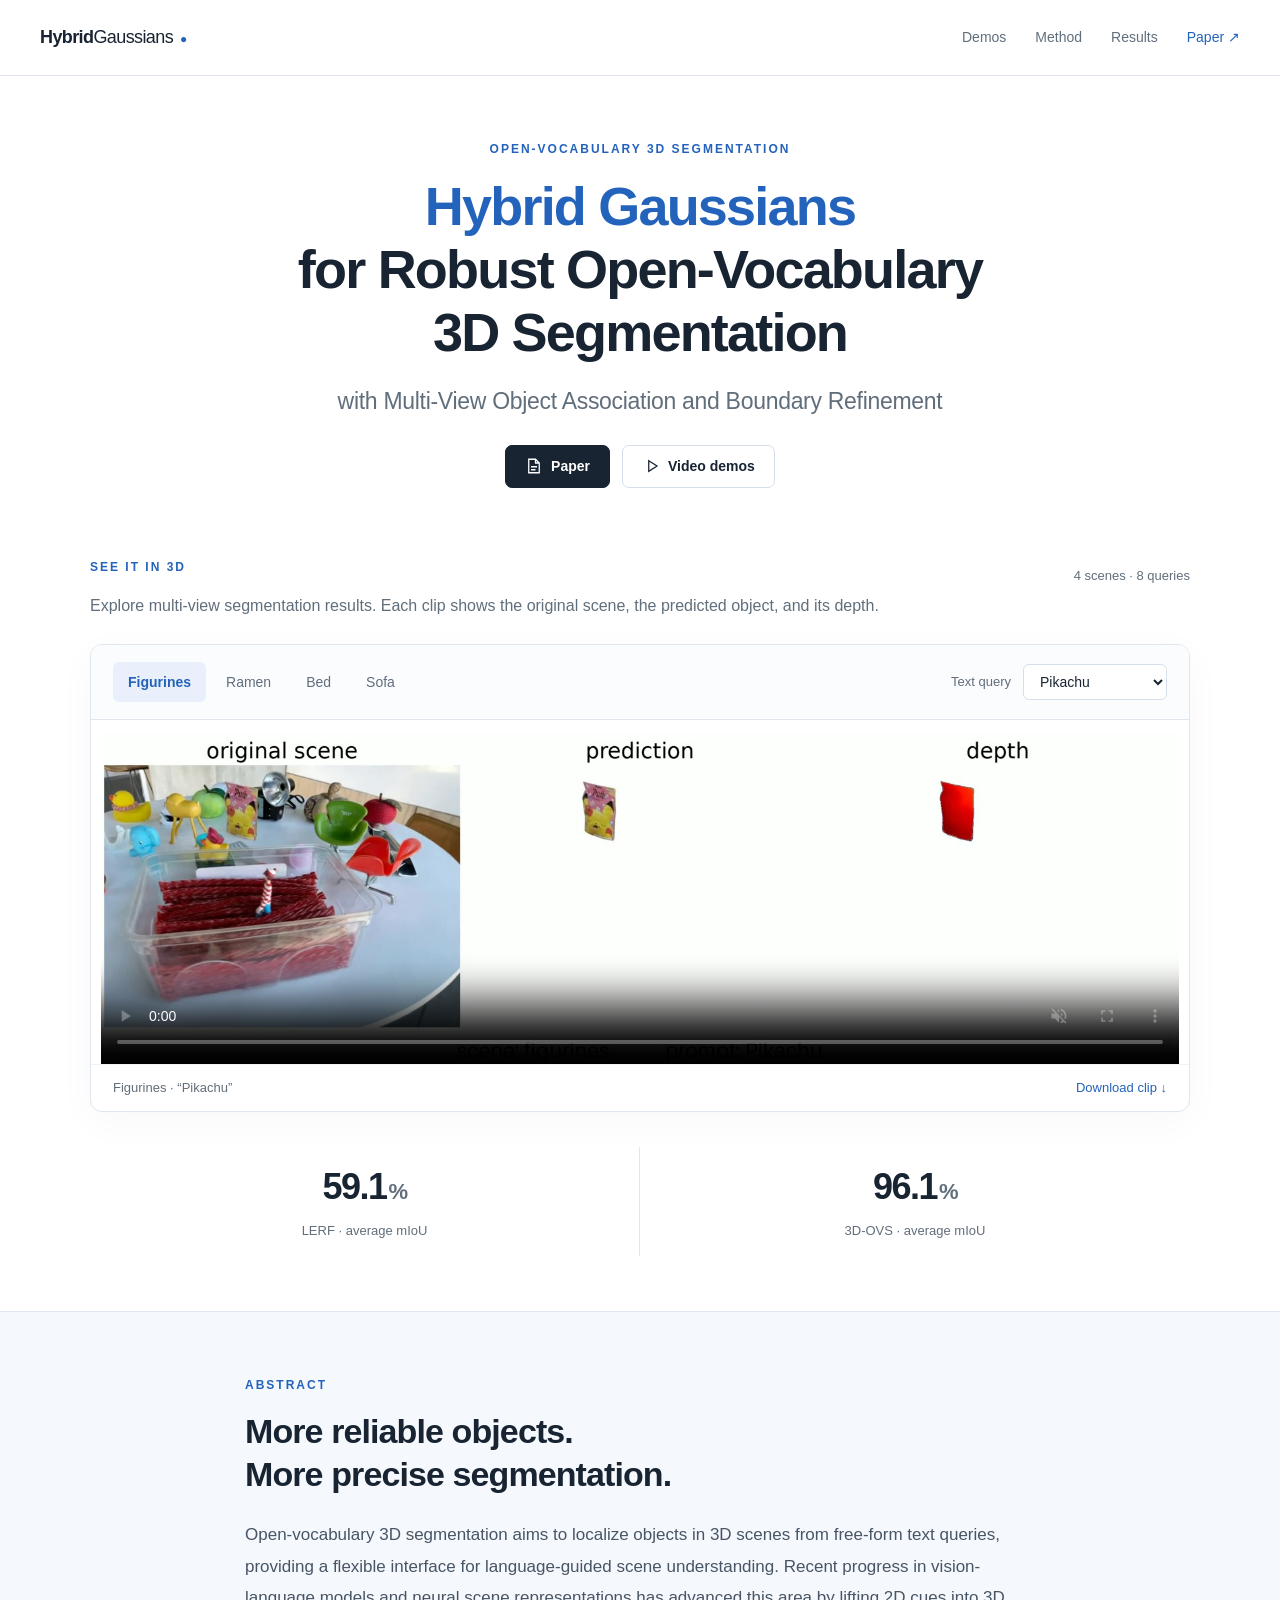
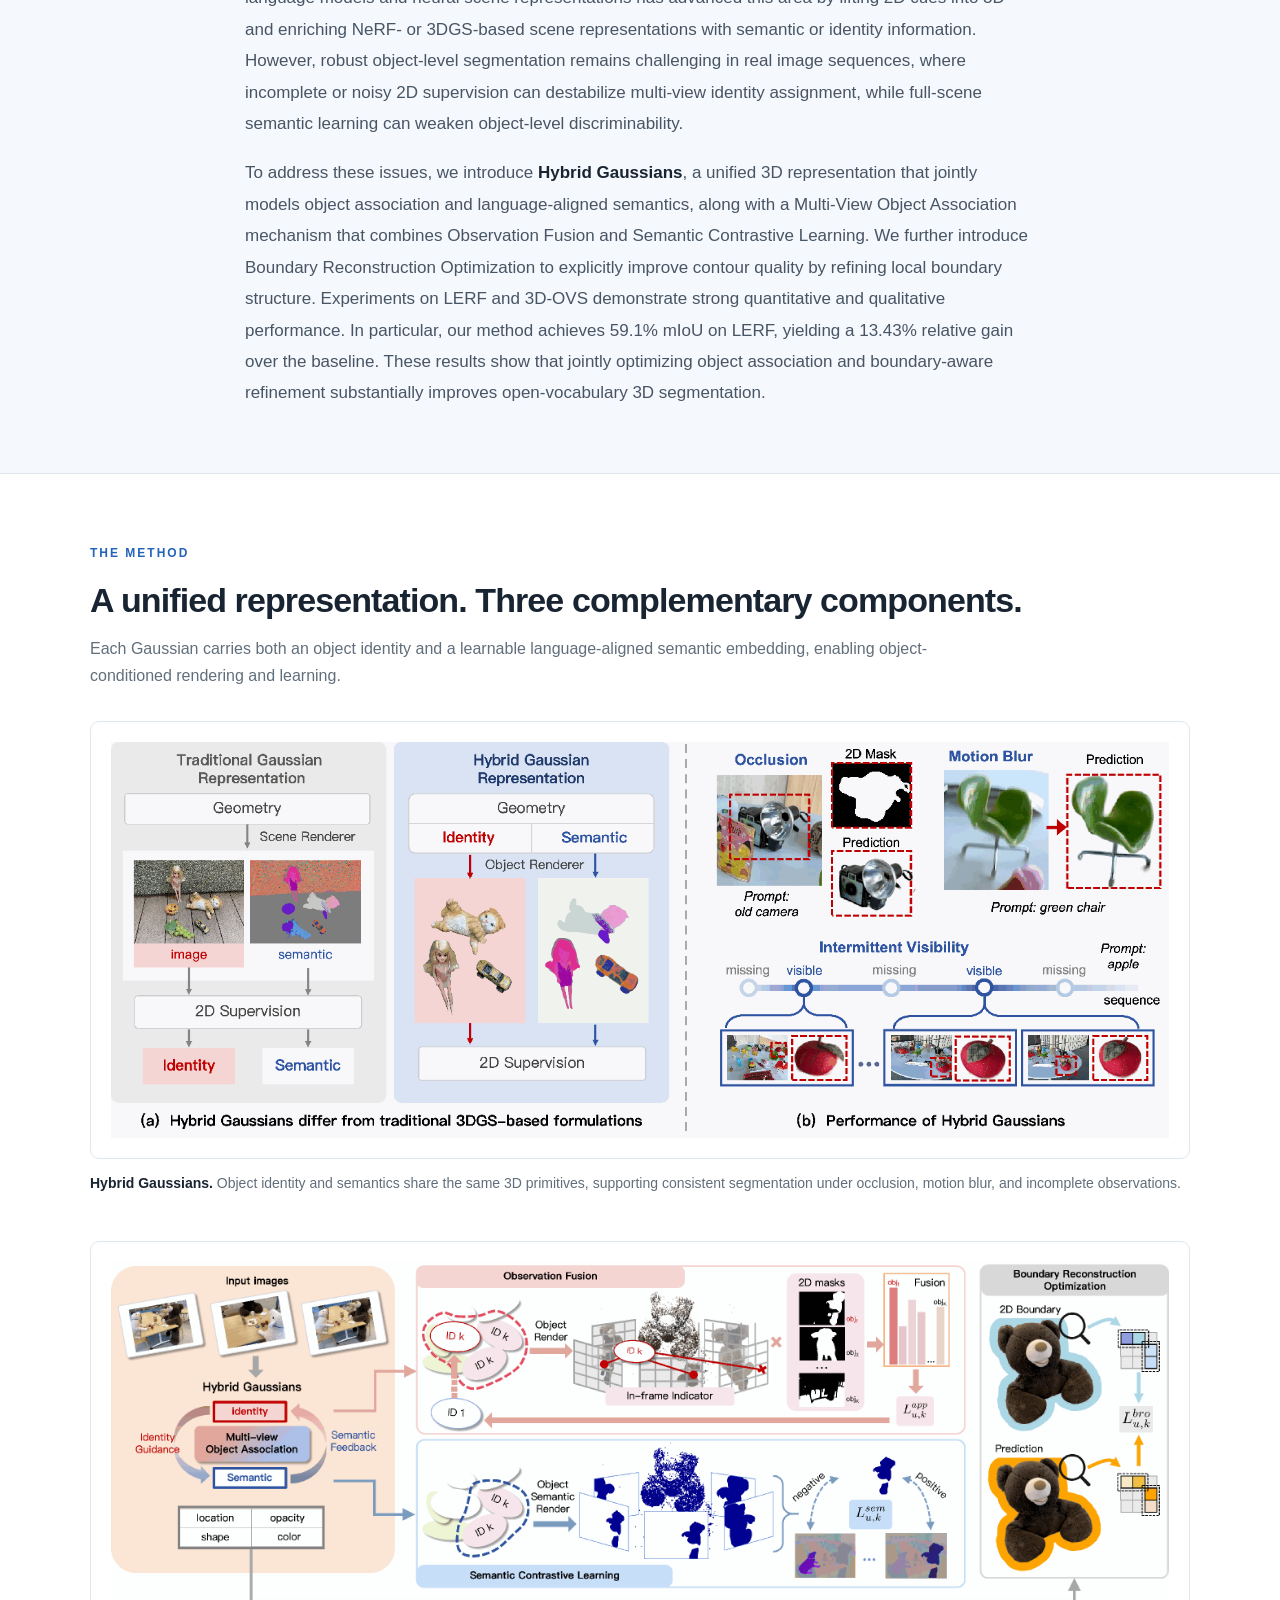
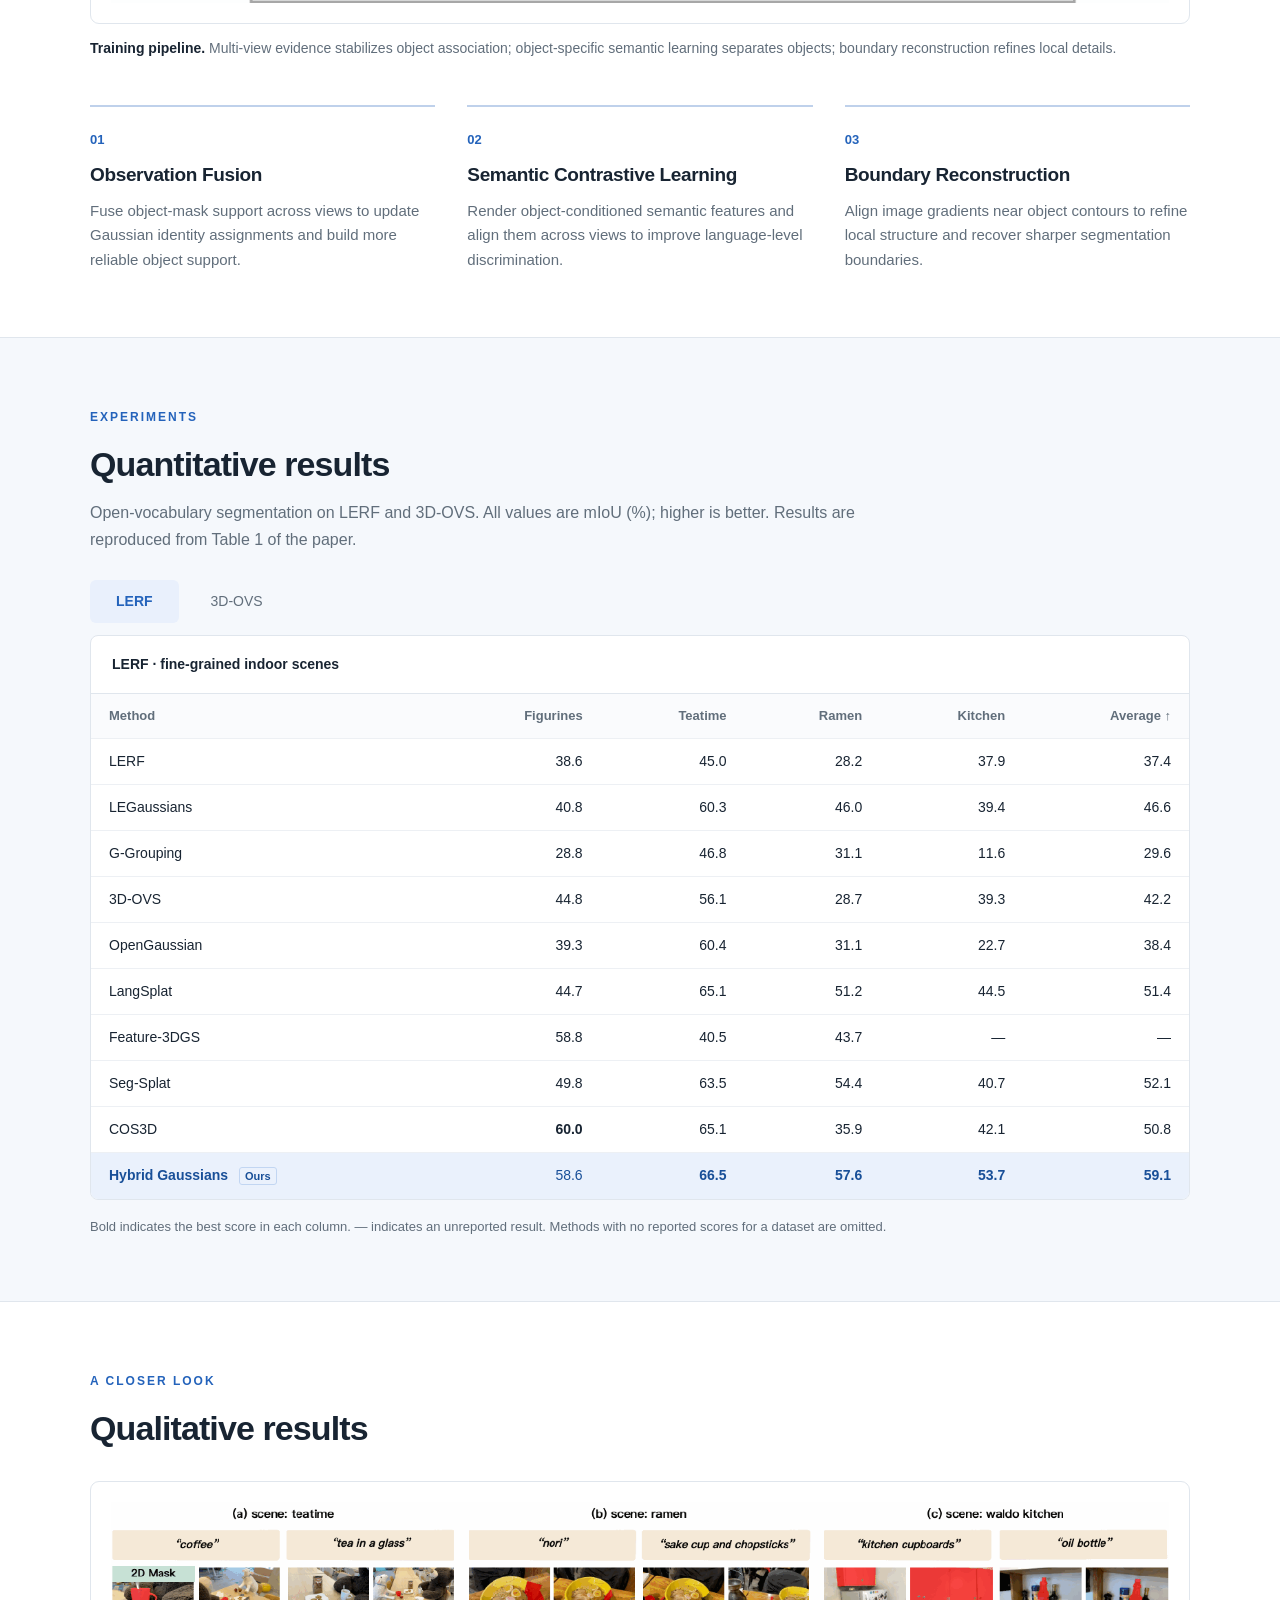
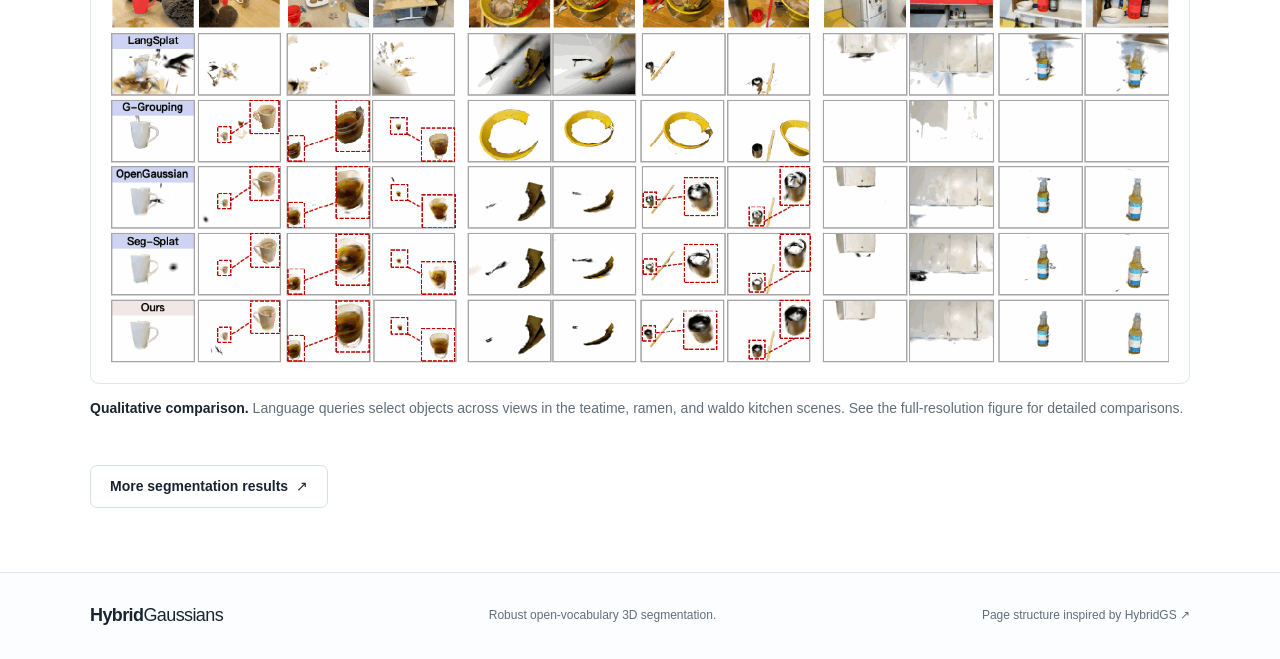
==== commit 14219266: "Update paper and add more segmentation results gallery" ====
--- a/index.html
+++ b/index.html
@@ -13,16 +13,16 @@
 </head>
 <body>
 <a class="skip" href="#main">Skip to content</a>
-<header class="site-header"><a class="wordmark" href="#">Hybrid<span>Gaussians</span><span class="mark" aria-hidden="true">●</span></a><nav aria-label="Main navigation"><a href="#demos">Demos</a><a href="#method">Method</a><a href="#results">Results</a><a href="assets/papers/hybrid-gaussians.pdf">Paper <span aria-hidden="true">↗</span></a></nav></header>
+<header class="site-header"><a class="wordmark" href="#">Hybrid<span>Gaussians</span><span class="mark" aria-hidden="true">●</span></a><nav aria-label="Main navigation"><a href="#demos">Demos</a><a href="#method">Method</a><a href="#results">Results</a><a href="assets/papers/view.pdf">Paper <span aria-hidden="true">↗</span></a></nav></header>
 <main id="main">
 <section class="hero wrap">
   <p class="eyebrow">OPEN-VOCABULARY 3D SEGMENTATION</p>
   <h1><span>Hybrid Gaussians</span><br>for Robust Open-Vocabulary<br class="desktop-break"> 3D Segmentation</h1>
   <p class="subtitle">with Multi-View Object Association<br class="mobile-break"> and Boundary Refinement</p>
-  <div class="resources"><a class="button primary" href="assets/papers/hybrid-gaussians.pdf"><svg viewBox="0 0 24 24" fill="none" stroke="currentColor" stroke-width="1.7" aria-hidden="true"><path d="M14 3H5v18h14V8zM14 3v5h5M8 13h8M8 17h6"/></svg>Paper</a><a class="button" href="assets/papers/Appendix_341.pdf"><svg viewBox="0 0 24 24" fill="none" stroke="currentColor" stroke-width="1.7" aria-hidden="true"><path d="M6 3h12v18H6zM9 8h6M9 12h6M9 16h4"/></svg>Supplementary</a><a class="button" href="#demos"><svg viewBox="0 0 24 24" fill="none" stroke="currentColor" stroke-width="1.7" aria-hidden="true"><path d="m9 5 11 7-11 7z"/></svg>Video demos</a></div>
+  <div class="resources"><a class="button primary" href="assets/papers/view.pdf"><svg viewBox="0 0 24 24" fill="none" stroke="currentColor" stroke-width="1.7" aria-hidden="true"><path d="M14 3H5v18h14V8zM14 3v5h5M8 13h8M8 17h6"/></svg>Paper</a><a class="button" href="#demos"><svg viewBox="0 0 24 24" fill="none" stroke="currentColor" stroke-width="1.7" aria-hidden="true"><path d="m9 5 11 7-11 7z"/></svg>Video demos</a></div>
 </section>
-<section id="demos" class="wrap demo-section" aria-labelledby="demo-heading">
-  <div class="section-top"><div><p class="eyebrow">SEE IT IN 3D</p><h2 id="demo-heading">A text query. An object. Every view.</h2></div><span class="section-note">4 scenes · 8 queries</span></div>
+<section id="demos" class="wrap demo-section" aria-label="Video demos">
+  <div class="section-top"><div><p class="eyebrow">SEE IT IN 3D</p></div><span class="section-note">4 scenes · 8 queries</span></div>
   <p class="intro">Explore multi-view segmentation results. Each clip shows the original scene, the predicted object, and its depth.</p>
   <div class="demo-panel">
     <div class="demo-controls"><div class="scene-options" role="group" aria-label="Choose a scene"><button class="scene active" data-scene="figurines" aria-pressed="true">Figurines</button><button class="scene" data-scene="ramen" aria-pressed="false">Ramen</button><button class="scene" data-scene="bed" aria-pressed="false">Bed</button><button class="scene" data-scene="sofa" aria-pressed="false">Sofa</button></div><div class="query-control"><label for="query">Text query</label><select id="query"><option value="Pikachu">Pikachu</option><option value="jake">jake</option></select></div></div>
@@ -33,7 +33,7 @@
   <noscript><p>All videos: <a href="assets/videos/scene_figurines_prompt_jake.mp4">jake</a> · <a href="assets/videos/scene_figurines_prompt_Pikachu.mp4">Pikachu</a> · <a href="assets/videos/scene_ramen_prompt_eggs.mp4">eggs</a> · <a href="assets/videos/scene_ramen_prompt_pork_belly.mp4">pork belly</a> · <a href="assets/videos/scene_bed_prompt_camera.mp4">camera</a> · <a href="assets/videos/scene_bed_prompt_shoe.mp4">shoe</a> · <a href="assets/videos/scene_sofa_prompt_Gundam.mp4">Gundam</a> · <a href="assets/videos/scene_sofa_prompt_UNO_cards.mp4">UNO cards</a>.</p></noscript>
   <div class="metrics"><div><strong>59.1<span>%</span></strong><p>LERF · average mIoU</p></div><div><strong>96.1<span>%</span></strong><p>3D-OVS · average mIoU</p></div></div>
 </section>
-<section id="abstract" class="abstract-band"><div class="reading"><p class="eyebrow">ABSTRACT</p><h2>More reliable objects.<br>More precise segmentation.</h2><p>Open-vocabulary 3D segmentation aims to localize objects in 3D scenes from free-form text queries, providing a flexible interface for language-guided scene understanding. Recent progress in vision-language models and neural scene representations has advanced this area by lifting 2D cues into 3D and enriching NeRF- or 3DGS-based scene representations with semantic or identity information. However, robust object-level segmentation remains challenging in real image sequences, where incomplete or noisy 2D supervision can destabilize multi-view identity assignment, while full-scene semantic learning can weaken object-level discriminability.</p><p>To address these issues, we introduce <strong>Hybrid Gaussians</strong>, a unified 3D representation that jointly models object association and language-aligned semantics, along with a <strong>Multi-View Object Association</strong> mechanism that combines Observation Fusion and Semantic Contrastive Learning. We further introduce <strong>Boundary Reconstruction Optimization</strong> to explicitly improve contour quality by refining local boundary structure. Experiments on LERF and 3D-OVS demonstrate strong quantitative and qualitative performance. In particular, our method achieves 59.1% mIoU on LERF, yielding a 13.43% relative gain over the baseline. These results show that jointly optimizing object association and boundary-aware refinement substantially improves open-vocabulary 3D segmentation.</p></div></section>
+<section id="abstract" class="abstract-band"><div class="reading"><p class="eyebrow">ABSTRACT</p><h2>More reliable objects.<br>More precise segmentation.</h2><p>Open-vocabulary 3D segmentation aims to localize objects in 3D scenes from free-form text queries, providing a flexible interface for language-guided scene understanding. Recent progress in vision-language models and neural scene representations has advanced this area by lifting 2D cues into 3D and enriching NeRF- or 3DGS-based scene representations with semantic or identity information. However, robust object-level segmentation remains challenging in real image sequences, where incomplete or noisy 2D supervision can destabilize multi-view identity assignment, while full-scene semantic learning can weaken object-level discriminability.</p><p>To address these issues, we introduce <strong>Hybrid Gaussians</strong>, a unified 3D representation that jointly models object association and language-aligned semantics, along with a Multi-View Object Association mechanism that combines Observation Fusion and Semantic Contrastive Learning. We further introduce Boundary Reconstruction Optimization to explicitly improve contour quality by refining local boundary structure. Experiments on LERF and 3D-OVS demonstrate strong quantitative and qualitative performance. In particular, our method achieves 59.1% mIoU on LERF, yielding a 13.43% relative gain over the baseline. These results show that jointly optimizing object association and boundary-aware refinement substantially improves open-vocabulary 3D segmentation.</p></div></section>
 <section id="method" class="wrap content-section"><p class="eyebrow">THE METHOD</p><h2>A unified representation. Three complementary components.</h2><p class="intro">Each Gaussian carries both an object identity and a learnable language-aligned semantic embedding, enabling object-conditioned rendering and learning.</p>
   <figure class="paper-figure"><a href="assets/images/overview.png" target="_blank" rel="noopener" aria-label="Open the representation overview at full resolution"><img src="assets/images/overview.png" alt="Traditional Gaussian attributes compared with the hybrid identity and semantic representation, with examples of occlusion, motion blur, and intermittent visibility." width="1537" height="580" loading="lazy"></a><figcaption><strong>Hybrid Gaussians.</strong> Object identity and semantics share the same 3D primitives, supporting consistent segmentation under occlusion, motion blur, and incomplete observations.</figcaption></figure>
   <figure class="paper-figure pipeline"><a href="assets/papers/pipeline.pdf" target="_blank" rel="noopener" aria-label="Open the training pipeline at full resolution"><img src="assets/images/training-pipeline.png" alt="Training pipeline linking input images and hybrid Gaussians to observation fusion, semantic contrastive learning, and boundary reconstruction optimization." width="2600" height="838" loading="lazy"></a><figcaption><strong>Training pipeline.</strong> Multi-view evidence stabilizes object association; object-specific semantic learning separates objects; boundary reconstruction refines local details.</figcaption></figure>
@@ -68,7 +68,8 @@
 <tr class="ours"><th scope="row">Hybrid Gaussians <span>Ours</span></th><td>96.4</td><td>94.9</td><td><strong>98.0</strong></td><td><strong>94.5</strong></td><td>96.8</td><td><strong>96.1</strong></td></tr>
 </tbody></table></div><p class="table-note">Bold indicates the best score in each column. — indicates an unreported result. Methods with no reported scores for a dataset are omitted.</p>
 </div></section>
-<section class="wrap content-section"><p class="eyebrow">A CLOSER LOOK</p><h2>Object consistency, down to the boundary.</h2><figure class="paper-figure"><a href="assets/images/comparisons.png" target="_blank" rel="noopener" aria-label="Open qualitative comparisons at full resolution"><img src="assets/images/comparisons.png" alt="Multi-view segmentation comparisons on teatime, ramen, and waldo kitchen for LangSplat, Gaussian Grouping, OpenGaussian, Seg-Splat, and our method." width="1537" height="670" loading="lazy"></a><figcaption><strong>Qualitative comparison.</strong> Language queries select objects across views in the teatime, ramen, and waldo kitchen scenes. See the full-resolution figure for detailed comparisons.</figcaption></figure>
+<section class="wrap content-section"><p class="eyebrow">A CLOSER LOOK</p><h2>Qualitative results</h2><figure class="paper-figure"><a href="assets/images/comparisons.png" target="_blank" rel="noopener" aria-label="Open qualitative comparisons at full resolution"><img src="assets/images/comparisons.png" alt="Multi-view segmentation comparisons on teatime, ramen, and waldo kitchen for LangSplat, Gaussian Grouping, OpenGaussian, Seg-Splat, and our method." width="1537" height="670" loading="lazy"></a><figcaption><strong>Qualitative comparison.</strong> Language queries select objects across views in the teatime, ramen, and waldo kitchen scenes. See the full-resolution figure for detailed comparisons.</figcaption></figure>
+<p class="more-results-link"><a class="button" href="more-segmentation-results.html">More segmentation results <span aria-hidden="true">↗</span></a></p>
 </section>
 </main>
 <footer><div class="wrap footer-inner"><a class="wordmark" href="#">Hybrid<span>Gaussians</span></a><p>Robust open-vocabulary 3D segmentation.</p><a href="https://gujiaqivadin.github.io/hybridgs/" target="_blank" rel="noopener">Page structure inspired by HybridGS <span aria-hidden="true">↗</span></a></div></footer>
--- a/styles.css
+++ b/styles.css
@@ -1 +1,3 @@
 :root{--ink:#182432;--muted:#616e7b;--blue:#2463bb;--line:#e0e6ed;--soft:#f5f8fc;--max:1100px;font-family:Inter,-apple-system,BlinkMacSystemFont,"Segoe UI",Arial,sans-serif;color:var(--ink);font-synthesis:none}*{box-sizing:border-box}html{scroll-behavior:smooth;scroll-padding-top:90px}body{margin:0;background:#fff;line-height:1.65}a{color:var(--blue);text-decoration:none}a:hover{text-decoration:underline}button,select{font:inherit}button,a,select{-webkit-tap-highlight-color:transparent}button{cursor:pointer}a:focus-visible,button:focus-visible,select:focus-visible,[tabindex]:focus-visible{outline:3px solid #2463bb;outline-offset:5px}button:disabled{cursor:default}img{display:block;width:100%;height:auto}figure{margin:0}.wrap{width:min(var(--max),calc(100% - 64px));margin-inline:auto}.reading{width:min(790px,calc(100% - 64px));margin-inline:auto}.site-header{height:76px;max-width:1280px;margin:auto;display:flex;align-items:center;justify-content:space-between;padding:0 40px;border-bottom:1px solid var(--line)}.wordmark{font-size:18px;letter-spacing:-.6px;font-weight:750;color:var(--ink)}.wordmark span{font-weight:450}.wordmark .mark{color:var(--blue);font-size:12px;margin-left:7px}.site-header nav{display:flex;gap:29px;font-size:14px}.site-header nav a{color:var(--muted)}.site-header nav a:last-child{color:var(--blue)}.hero{text-align:center;padding-top:64px;padding-bottom:50px}.eyebrow{font-size:12px;letter-spacing:2px;font-weight:700;color:var(--blue);margin:0 0 15px}h1{font-size:clamp(32px,4.4vw,54px);font-weight:650;line-height:1.17;letter-spacing:-1.8px;margin:0}h1>span{color:var(--blue)}.subtitle{font-size:clamp(18px,2vw,23px);color:var(--muted);margin:20px 0 26px;line-height:1.5;letter-spacing:-.3px}.mobile-break{display:none}.resources{display:flex;justify-content:center;gap:12px;flex-wrap:wrap}.button{display:inline-flex;align-items:center;gap:8px;border:1px solid #d6dfe9;border-radius:7px;padding:9px 19px;font-size:14px;font-weight:550;color:var(--ink);background:white;transition:background .15s}.button:hover{text-decoration:none;background:var(--soft)}.button.primary{background:var(--ink);color:white;border-color:var(--ink)}.button.primary:hover{background:var(--blue)}.button svg{width:18px;height:18px}.section-top{display:flex;justify-content:space-between;align-items:flex-end;gap:20px}.section-note{font-size:13px;color:var(--muted);white-space:nowrap;padding-bottom:6px}h2{font-size:clamp(26px,3vw,34px);line-height:1.25;letter-spacing:-.9px;font-weight:600;margin:0 0 15px}h3{font-size:19px;font-weight:600;line-height:1.4;letter-spacing:-.35px;margin:10px 0}p{margin:0 0 18px}.intro{color:var(--muted);max-width:850px;font-size:16px}.demo-section{padding-top:20px}.demo-panel{margin-top:25px;border:1px solid var(--line);border-radius:12px;overflow:hidden;background:white;box-shadow:0 10px 40px #18243208}.demo-controls{display:flex;align-items:center;justify-content:space-between;gap:18px;padding:17px 22px;border-bottom:1px solid var(--line);background:#fbfcfe}.scene-options{display:flex;gap:5px}.scene,.benchmark{border:0;background:transparent;border-radius:6px;padding:8px 15px;color:var(--muted);font-size:14px;min-height:40px}.scene.active,.benchmark.active{color:var(--blue);background:#e9f0fc;font-weight:650}.scene:hover,.benchmark:hover{background:#eef2f7}.query-control{display:flex;align-items:center;gap:12px}.query-control label{font-size:13px;color:var(--muted)}select{padding:8px 30px 8px 12px;border-radius:6px;border:1px solid #d6dfe9;background:white;color:var(--ink);min-width:144px;font-size:14px}.video-stage{background:white;padding:12px 10px 0}.video-stage video{width:100%;display:block;aspect-ratio:2992/922;background:#fff}.demo-caption{padding:12px 22px;display:flex;justify-content:space-between;border-top:1px solid #eff2f6;font-size:13px;color:var(--muted)}#video-status{padding:10px 22px;color:#8b3014}.metrics{display:grid;grid-template-columns:repeat(2,1fr);margin:35px 0 55px;text-align:center}.metrics>div{padding:10px 20px;border-right:1px solid var(--line)}.metrics>div:last-child{border:0}.metrics strong{font-size:36px;font-weight:600;letter-spacing:-1.5px;font-variant-numeric:tabular-nums}.metrics strong span{font-size:22px;color:var(--muted);margin-left:2px}.metrics p{font-size:13px;color:var(--muted);margin:4px 0}.abstract-band{padding:64px 0;background:var(--soft);border-block:1px solid var(--line)}.abstract-band h2{margin-bottom:24px}.abstract-band p:not(.eyebrow){font-size:17px;line-height:1.85;color:#485565}.abstract-band p:last-child{margin:0}.abstract-band strong{font-weight:600;color:var(--ink)}.content-section{padding-top:70px;padding-bottom:64px}.paper-figure{margin:32px 0 45px}.paper-figure img{background:white}.paper-figure a{display:block;padding:20px;border:1px solid var(--line);border-radius:9px}.paper-figure figcaption,figcaption{font-size:14px;line-height:1.65;color:var(--muted);margin-top:13px}.paper-figure figcaption strong{color:var(--ink);font-weight:600}.method-grid{display:grid;grid-template-columns:repeat(3,1fr);gap:32px;margin-top:38px}.method-grid article{border-top:2px solid #bfd1eb;padding-top:19px}.step{font-size:13px;color:var(--blue);font-weight:600}.method-grid p{color:var(--muted);font-size:15px;margin-bottom:0}.results-band{background:var(--soft);border-block:1px solid var(--line)}.table-tabs{display:flex;gap:6px;margin:27px 0 12px}.benchmark{padding:10px 26px}.table-scroll{overflow-x:auto;background:white;border:1px solid var(--line);border-radius:8px}.table-scroll+.table-scroll{margin-top:24px}[hidden]{display:none!important}table{border-collapse:collapse;width:100%;white-space:nowrap;font-size:14px;font-variant-numeric:tabular-nums}caption{text-align:left;padding:17px 21px;font-size:14px;font-weight:600;border-bottom:1px solid var(--line)}th,td{padding:11px 18px;text-align:right;border-bottom:1px solid #edf0f4}thead th{font-size:13px;font-weight:600;color:var(--muted);background:#fafbfd}th:first-child{text-align:left}tbody th{font-weight:450}tbody tr:last-child th,tbody tr:last-child td{border-bottom:0}.ours{background:#eaf1fc;color:#184f98}.ours th{font-weight:650}.ours th span{font-size:11px;margin-left:7px;border:1px solid #c2d6f2;border-radius:3px;padding:2px 5px}.table-note{color:var(--muted);font-size:13px;margin:16px 0 0}footer{border-top:1px solid var(--line);padding:28px 0;background:#fcfdfe}.footer-inner{display:flex;align-items:center;justify-content:space-between;gap:20px;flex-wrap:wrap}.footer-inner p,.footer-inner>a:last-child{font-size:12px;color:var(--muted);margin:0}.skip{position:absolute;top:-100px;left:10px;background:white;padding:12px;z-index:10}.skip:focus{top:10px}@media(min-width:1500px){.hero{padding-top:78px;padding-bottom:60px}}@media(max-width:760px){.wrap,.reading{width:calc(100% - 36px)}.site-header{height:65px;padding:0 18px}.site-header nav{gap:15px;font-size:13px}.site-header nav a:nth-child(2){display:none}.wordmark{font-size:16px}.hero{padding-top:42px;padding-bottom:36px}h1{letter-spacing:-1px}.desktop-break{display:none}.mobile-break{display:block}.subtitle{margin-top:18px}.section-note{display:none}.section-top h2{font-size:27px}.demo-controls{align-items:stretch;flex-direction:column;padding:12px}.scene-options{justify-content:space-between}.scene{flex:1;padding:8px}.query-control{justify-content:space-between}.query-control select{flex:1;max-width:70%}.video-stage{padding:4px 0 0}.demo-caption{padding:10px 12px;font-size:12px}.metrics{margin:23px 0 37px}.metrics>div{padding:8px}.metrics strong{font-size:29px}.metrics strong span{font-size:17px}.metrics p{font-size:12px;line-height:1.5}.abstract-band{padding:42px 0}.abstract-band p:not(.eyebrow){font-size:16px}.content-section{padding:46px 0}.paper-figure{margin:25px 0 33px}.paper-figure a{padding:8px}.method-grid{grid-template-columns:1fr;gap:24px}th,td{padding:10px 14px}.footer-inner{gap:12px;flex-direction:column;align-items:flex-start}}@media(prefers-reduced-motion:reduce){html{scroll-behavior:auto}*{transition:none!important}}
+
+.segmentation-page{padding-top:55px;padding-bottom:60px}.segmentation-page h1{font-size:clamp(30px,3.8vw,44px);margin-bottom:18px}.segmentation-grid{display:grid;grid-template-columns:repeat(2,minmax(0,1fr));gap:30px 24px;margin-top:32px}.segmentation-card{min-width:0;border:1px solid var(--line);border-radius:9px;padding:12px;background:white}.segmentation-card>a{display:block}.segmentation-card figcaption{display:flex;justify-content:space-between;gap:12px;border-top:1px solid var(--line);padding-top:12px}.segmentation-card strong{font-weight:600;color:var(--ink)}.more-results-link{margin:28px 0 0}.segmentation-page .intro{max-width:none}@media(max-width:600px){.segmentation-page{padding-top:36px}.segmentation-grid{gap:18px 12px}.segmentation-card{padding:6px}.segmentation-card figcaption{font-size:12px;gap:4px;flex-wrap:wrap}}
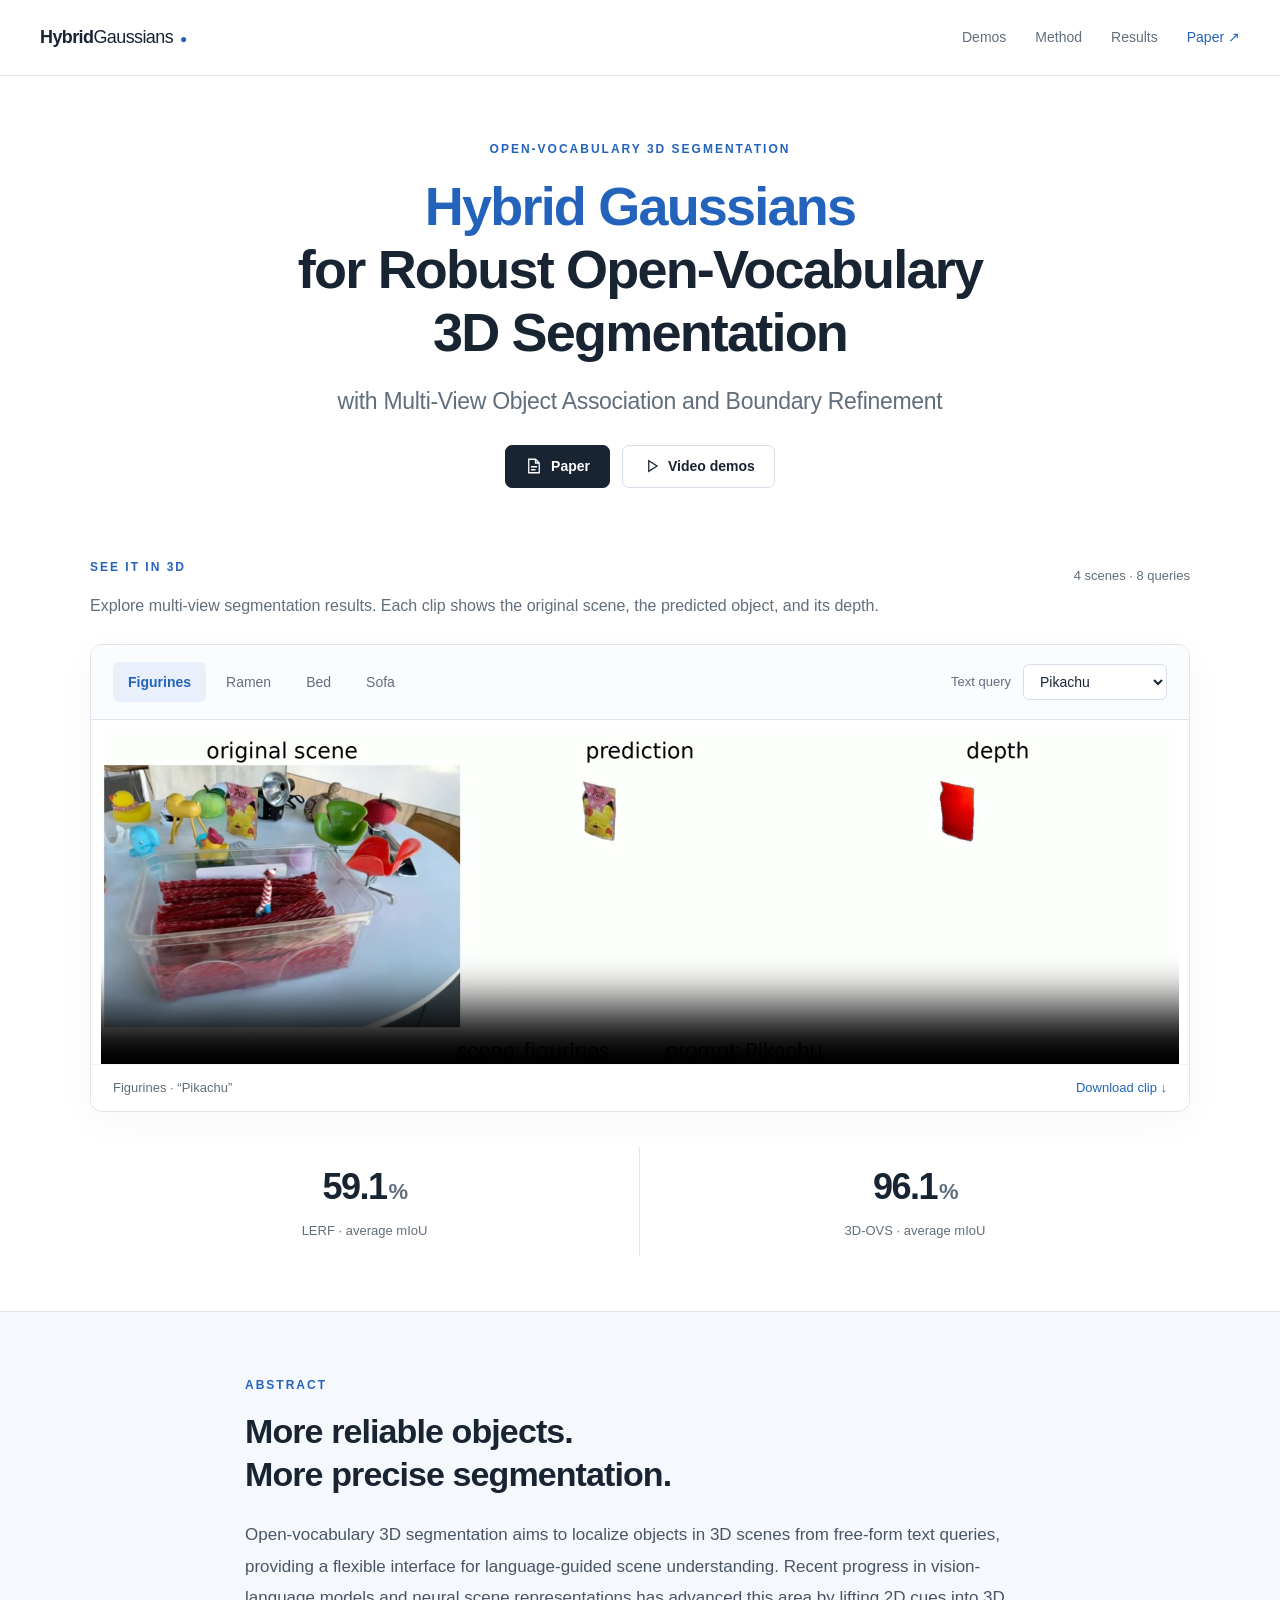
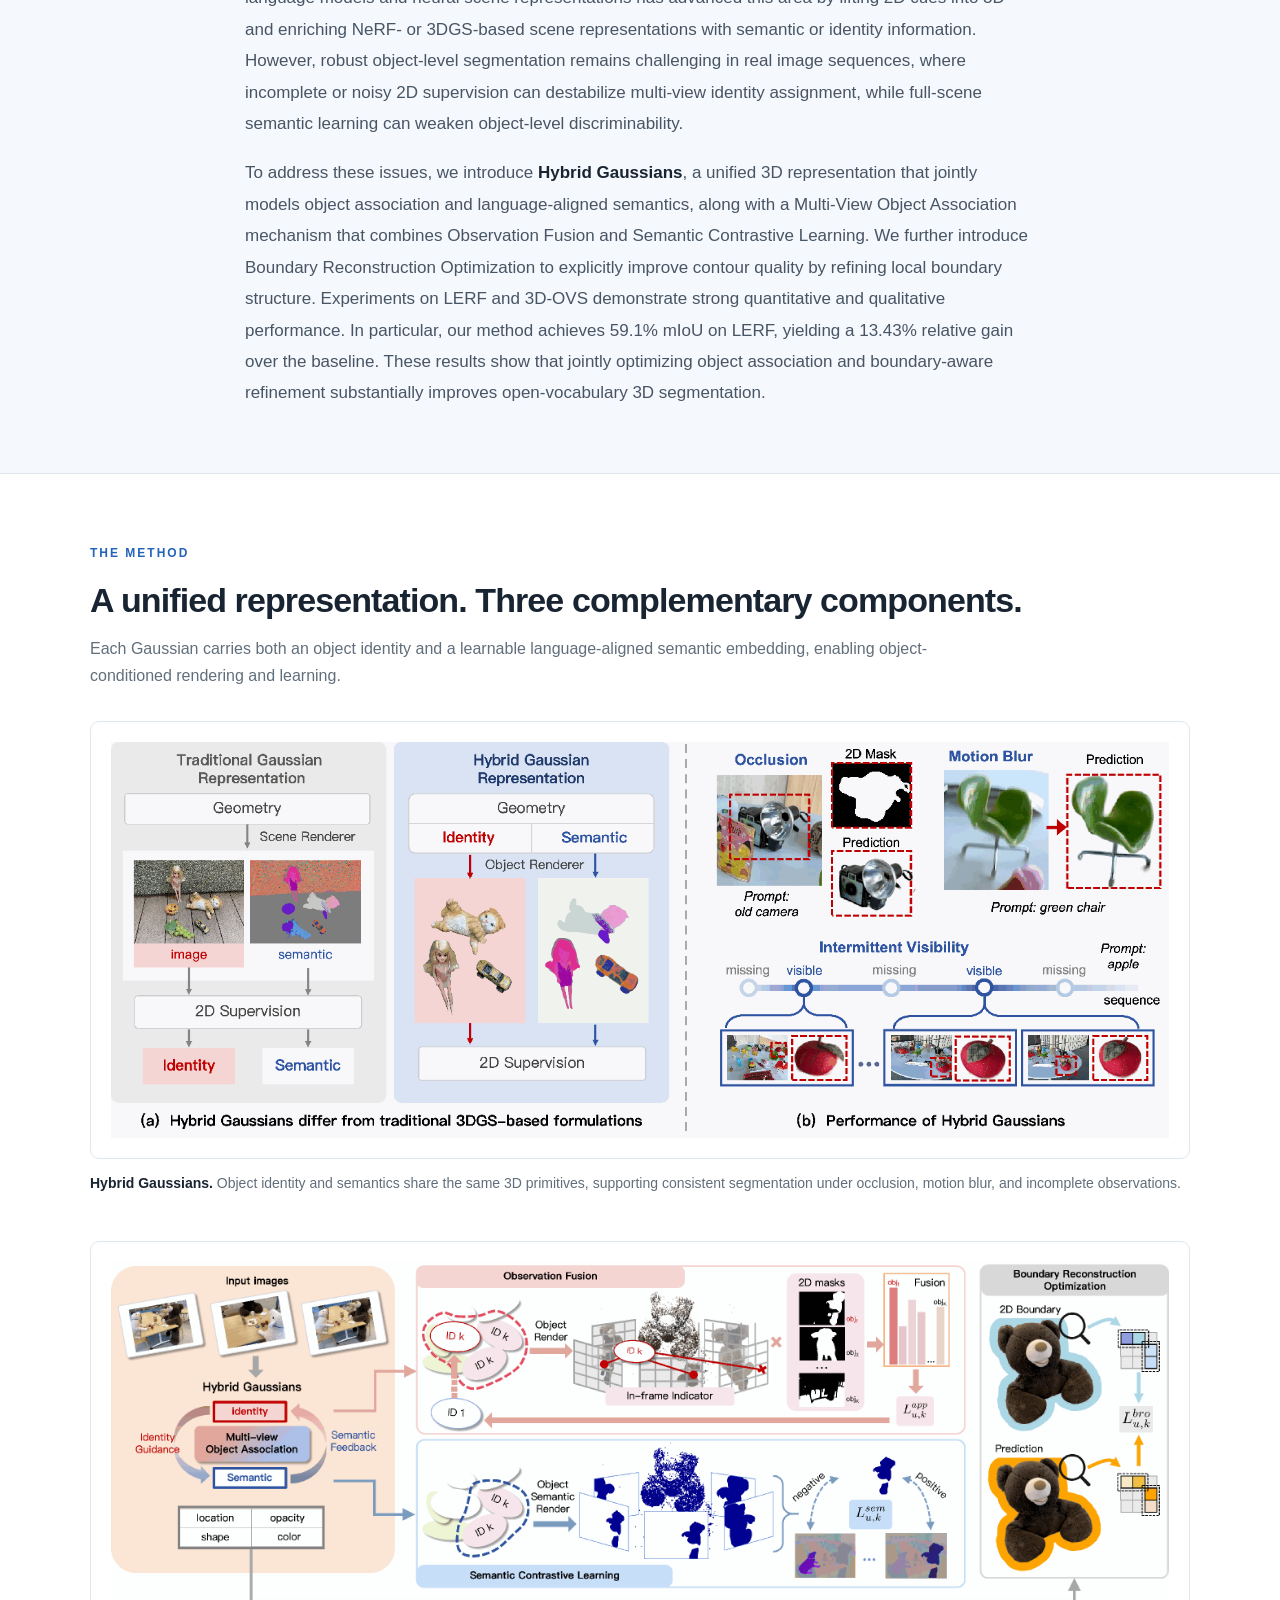
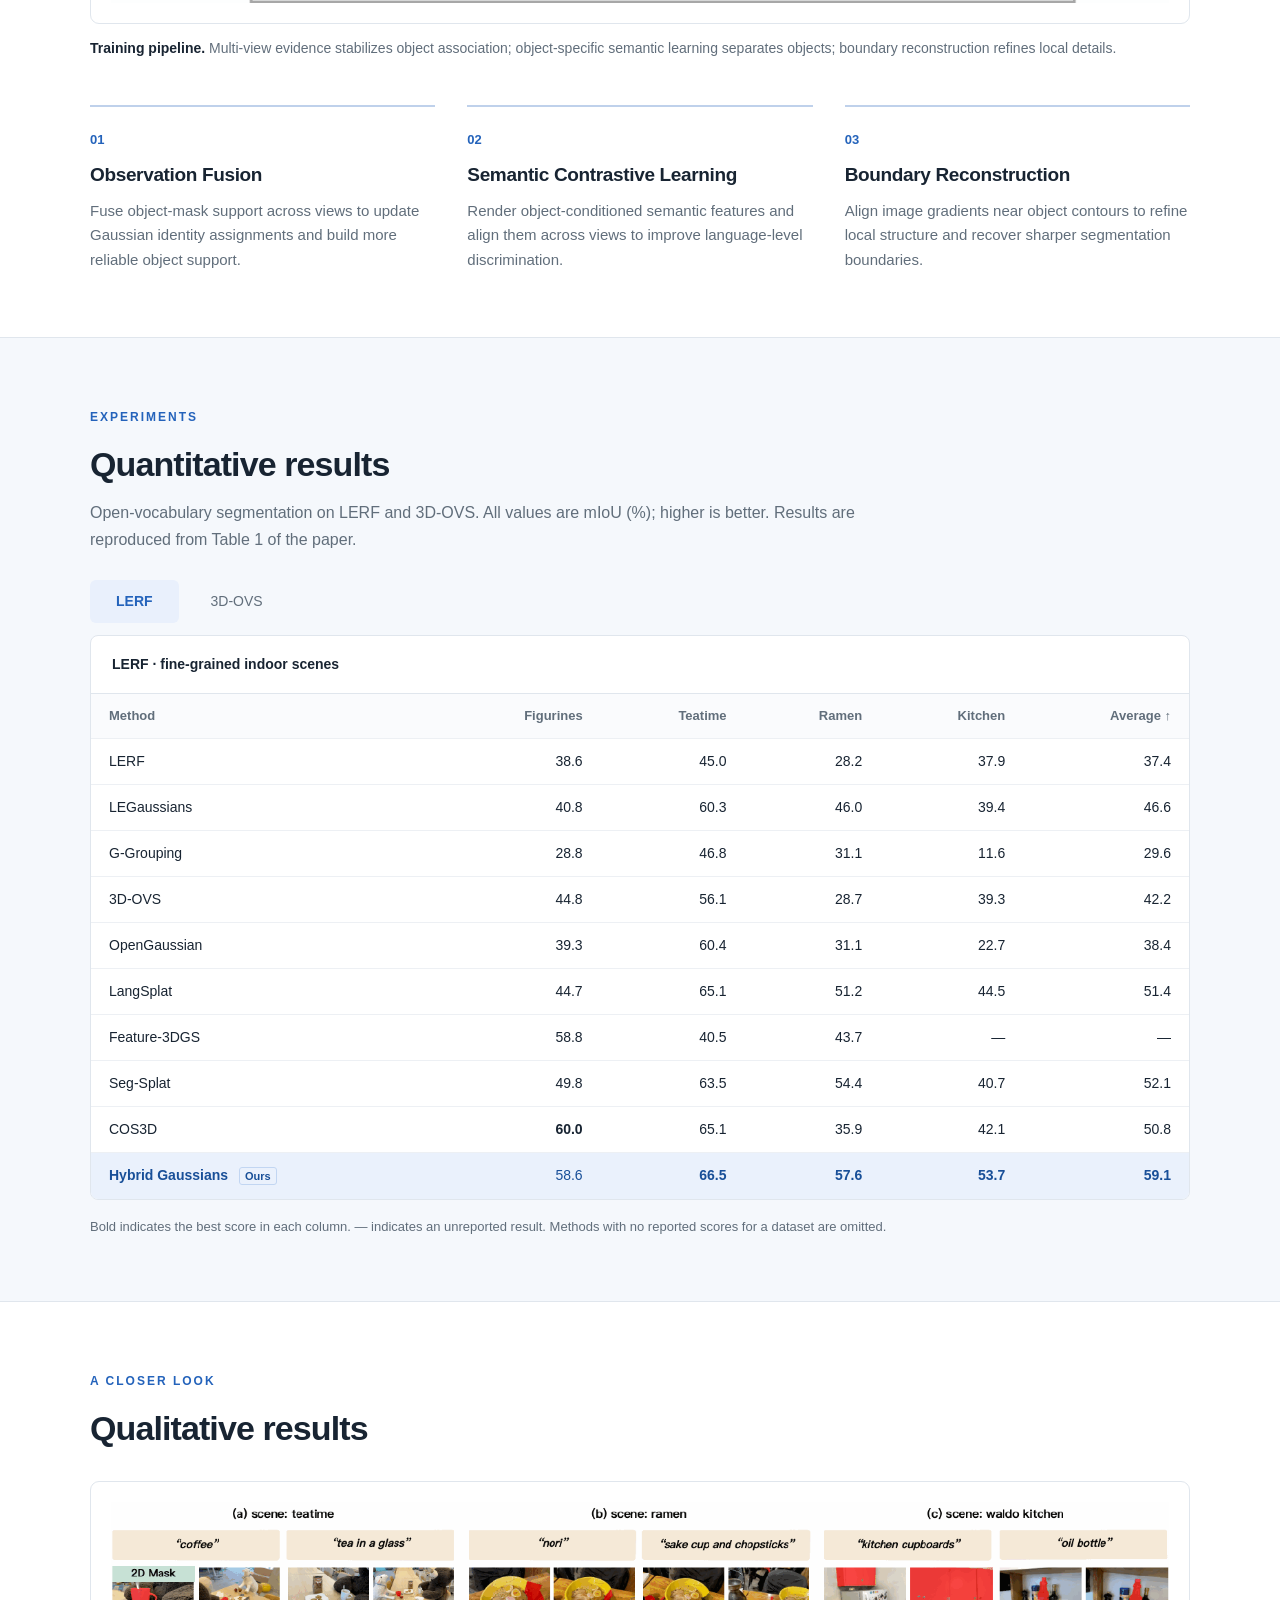
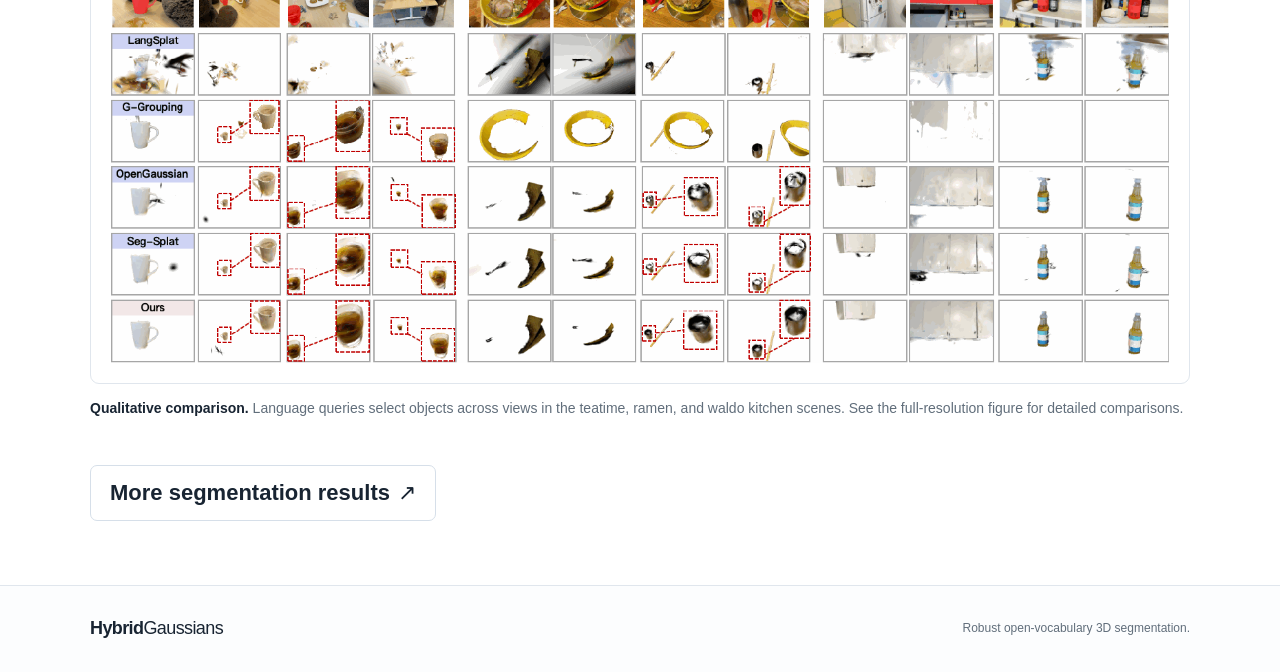
==== commit 3ca86485: "Remove footer credit and refresh cached button styles" ====
--- a/index.html
+++ b/index.html
@@ -9,7 +9,7 @@
   <meta property="og:description" content="Unifying object identity and language-aligned semantics for consistent 3D segmentation and sharper boundaries.">
   <meta property="og:type" content="website">
   <link rel="canonical" href="https://nora202.github.io/hybridgaussians/">
-  <link rel="stylesheet" href="styles.css"><script src="script.js" defer></script>
+  <link rel="stylesheet" href="styles.css?v=button-22px"><script src="script.js" defer></script>
 </head>
 <body>
 <a class="skip" href="#main">Skip to content</a>
@@ -72,5 +72,5 @@
 <p class="more-results-link"><a class="button" href="more-segmentation-results.html">More segmentation results <span aria-hidden="true">↗</span></a></p>
 </section>
 </main>
-<footer><div class="wrap footer-inner"><a class="wordmark" href="#">Hybrid<span>Gaussians</span></a><p>Robust open-vocabulary 3D segmentation.</p><a href="https://gujiaqivadin.github.io/hybridgs/" target="_blank" rel="noopener">Page structure inspired by HybridGS <span aria-hidden="true">↗</span></a></div></footer>
+<footer><div class="wrap footer-inner"><a class="wordmark" href="#">Hybrid<span>Gaussians</span></a><p>Robust open-vocabulary 3D segmentation.</p></div></footer>
 </body></html>
--- a/styles.css
+++ b/styles.css
@@ -1,3 +1,3 @@
 :root{--ink:#182432;--muted:#616e7b;--blue:#2463bb;--line:#e0e6ed;--soft:#f5f8fc;--max:1100px;font-family:Inter,-apple-system,BlinkMacSystemFont,"Segoe UI",Arial,sans-serif;color:var(--ink);font-synthesis:none}*{box-sizing:border-box}html{scroll-behavior:smooth;scroll-padding-top:90px}body{margin:0;background:#fff;line-height:1.65}a{color:var(--blue);text-decoration:none}a:hover{text-decoration:underline}button,select{font:inherit}button,a,select{-webkit-tap-highlight-color:transparent}button{cursor:pointer}a:focus-visible,button:focus-visible,select:focus-visible,[tabindex]:focus-visible{outline:3px solid #2463bb;outline-offset:5px}button:disabled{cursor:default}img{display:block;width:100%;height:auto}figure{margin:0}.wrap{width:min(var(--max),calc(100% - 64px));margin-inline:auto}.reading{width:min(790px,calc(100% - 64px));margin-inline:auto}.site-header{height:76px;max-width:1280px;margin:auto;display:flex;align-items:center;justify-content:space-between;padding:0 40px;border-bottom:1px solid var(--line)}.wordmark{font-size:18px;letter-spacing:-.6px;font-weight:750;color:var(--ink)}.wordmark span{font-weight:450}.wordmark .mark{color:var(--blue);font-size:12px;margin-left:7px}.site-header nav{display:flex;gap:29px;font-size:14px}.site-header nav a{color:var(--muted)}.site-header nav a:last-child{color:var(--blue)}.hero{text-align:center;padding-top:64px;padding-bottom:50px}.eyebrow{font-size:12px;letter-spacing:2px;font-weight:700;color:var(--blue);margin:0 0 15px}h1{font-size:clamp(32px,4.4vw,54px);font-weight:650;line-height:1.17;letter-spacing:-1.8px;margin:0}h1>span{color:var(--blue)}.subtitle{font-size:clamp(18px,2vw,23px);color:var(--muted);margin:20px 0 26px;line-height:1.5;letter-spacing:-.3px}.mobile-break{display:none}.resources{display:flex;justify-content:center;gap:12px;flex-wrap:wrap}.button{display:inline-flex;align-items:center;gap:8px;border:1px solid #d6dfe9;border-radius:7px;padding:9px 19px;font-size:14px;font-weight:550;color:var(--ink);background:white;transition:background .15s}.button:hover{text-decoration:none;background:var(--soft)}.button.primary{background:var(--ink);color:white;border-color:var(--ink)}.button.primary:hover{background:var(--blue)}.button svg{width:18px;height:18px}.section-top{display:flex;justify-content:space-between;align-items:flex-end;gap:20px}.section-note{font-size:13px;color:var(--muted);white-space:nowrap;padding-bottom:6px}h2{font-size:clamp(26px,3vw,34px);line-height:1.25;letter-spacing:-.9px;font-weight:600;margin:0 0 15px}h3{font-size:19px;font-weight:600;line-height:1.4;letter-spacing:-.35px;margin:10px 0}p{margin:0 0 18px}.intro{color:var(--muted);max-width:850px;font-size:16px}.demo-section{padding-top:20px}.demo-panel{margin-top:25px;border:1px solid var(--line);border-radius:12px;overflow:hidden;background:white;box-shadow:0 10px 40px #18243208}.demo-controls{display:flex;align-items:center;justify-content:space-between;gap:18px;padding:17px 22px;border-bottom:1px solid var(--line);background:#fbfcfe}.scene-options{display:flex;gap:5px}.scene,.benchmark{border:0;background:transparent;border-radius:6px;padding:8px 15px;color:var(--muted);font-size:14px;min-height:40px}.scene.active,.benchmark.active{color:var(--blue);background:#e9f0fc;font-weight:650}.scene:hover,.benchmark:hover{background:#eef2f7}.query-control{display:flex;align-items:center;gap:12px}.query-control label{font-size:13px;color:var(--muted)}select{padding:8px 30px 8px 12px;border-radius:6px;border:1px solid #d6dfe9;background:white;color:var(--ink);min-width:144px;font-size:14px}.video-stage{background:white;padding:12px 10px 0}.video-stage video{width:100%;display:block;aspect-ratio:2992/922;background:#fff}.demo-caption{padding:12px 22px;display:flex;justify-content:space-between;border-top:1px solid #eff2f6;font-size:13px;color:var(--muted)}#video-status{padding:10px 22px;color:#8b3014}.metrics{display:grid;grid-template-columns:repeat(2,1fr);margin:35px 0 55px;text-align:center}.metrics>div{padding:10px 20px;border-right:1px solid var(--line)}.metrics>div:last-child{border:0}.metrics strong{font-size:36px;font-weight:600;letter-spacing:-1.5px;font-variant-numeric:tabular-nums}.metrics strong span{font-size:22px;color:var(--muted);margin-left:2px}.metrics p{font-size:13px;color:var(--muted);margin:4px 0}.abstract-band{padding:64px 0;background:var(--soft);border-block:1px solid var(--line)}.abstract-band h2{margin-bottom:24px}.abstract-band p:not(.eyebrow){font-size:17px;line-height:1.85;color:#485565}.abstract-band p:last-child{margin:0}.abstract-band strong{font-weight:600;color:var(--ink)}.content-section{padding-top:70px;padding-bottom:64px}.paper-figure{margin:32px 0 45px}.paper-figure img{background:white}.paper-figure a{display:block;padding:20px;border:1px solid var(--line);border-radius:9px}.paper-figure figcaption,figcaption{font-size:14px;line-height:1.65;color:var(--muted);margin-top:13px}.paper-figure figcaption strong{color:var(--ink);font-weight:600}.method-grid{display:grid;grid-template-columns:repeat(3,1fr);gap:32px;margin-top:38px}.method-grid article{border-top:2px solid #bfd1eb;padding-top:19px}.step{font-size:13px;color:var(--blue);font-weight:600}.method-grid p{color:var(--muted);font-size:15px;margin-bottom:0}.results-band{background:var(--soft);border-block:1px solid var(--line)}.table-tabs{display:flex;gap:6px;margin:27px 0 12px}.benchmark{padding:10px 26px}.table-scroll{overflow-x:auto;background:white;border:1px solid var(--line);border-radius:8px}.table-scroll+.table-scroll{margin-top:24px}[hidden]{display:none!important}table{border-collapse:collapse;width:100%;white-space:nowrap;font-size:14px;font-variant-numeric:tabular-nums}caption{text-align:left;padding:17px 21px;font-size:14px;font-weight:600;border-bottom:1px solid var(--line)}th,td{padding:11px 18px;text-align:right;border-bottom:1px solid #edf0f4}thead th{font-size:13px;font-weight:600;color:var(--muted);background:#fafbfd}th:first-child{text-align:left}tbody th{font-weight:450}tbody tr:last-child th,tbody tr:last-child td{border-bottom:0}.ours{background:#eaf1fc;color:#184f98}.ours th{font-weight:650}.ours th span{font-size:11px;margin-left:7px;border:1px solid #c2d6f2;border-radius:3px;padding:2px 5px}.table-note{color:var(--muted);font-size:13px;margin:16px 0 0}footer{border-top:1px solid var(--line);padding:28px 0;background:#fcfdfe}.footer-inner{display:flex;align-items:center;justify-content:space-between;gap:20px;flex-wrap:wrap}.footer-inner p,.footer-inner>a:last-child{font-size:12px;color:var(--muted);margin:0}.skip{position:absolute;top:-100px;left:10px;background:white;padding:12px;z-index:10}.skip:focus{top:10px}@media(min-width:1500px){.hero{padding-top:78px;padding-bottom:60px}}@media(max-width:760px){.wrap,.reading{width:calc(100% - 36px)}.site-header{height:65px;padding:0 18px}.site-header nav{gap:15px;font-size:13px}.site-header nav a:nth-child(2){display:none}.wordmark{font-size:16px}.hero{padding-top:42px;padding-bottom:36px}h1{letter-spacing:-1px}.desktop-break{display:none}.mobile-break{display:block}.subtitle{margin-top:18px}.section-note{display:none}.section-top h2{font-size:27px}.demo-controls{align-items:stretch;flex-direction:column;padding:12px}.scene-options{justify-content:space-between}.scene{flex:1;padding:8px}.query-control{justify-content:space-between}.query-control select{flex:1;max-width:70%}.video-stage{padding:4px 0 0}.demo-caption{padding:10px 12px;font-size:12px}.metrics{margin:23px 0 37px}.metrics>div{padding:8px}.metrics strong{font-size:29px}.metrics strong span{font-size:17px}.metrics p{font-size:12px;line-height:1.5}.abstract-band{padding:42px 0}.abstract-band p:not(.eyebrow){font-size:16px}.content-section{padding:46px 0}.paper-figure{margin:25px 0 33px}.paper-figure a{padding:8px}.method-grid{grid-template-columns:1fr;gap:24px}th,td{padding:10px 14px}.footer-inner{gap:12px;flex-direction:column;align-items:flex-start}}@media(prefers-reduced-motion:reduce){html{scroll-behavior:auto}*{transition:none!important}}
 
-.segmentation-page{padding-top:55px;padding-bottom:60px}.segmentation-page h1{font-size:clamp(30px,3.8vw,44px);margin-bottom:18px}.segmentation-grid{display:grid;grid-template-columns:repeat(2,minmax(0,1fr));gap:30px 24px;margin-top:32px}.segmentation-card{min-width:0;border:1px solid var(--line);border-radius:9px;padding:12px;background:white}.segmentation-card>a{display:block}.segmentation-card figcaption{display:flex;justify-content:space-between;gap:12px;border-top:1px solid var(--line);padding-top:12px}.segmentation-card strong{font-weight:600;color:var(--ink)}.more-results-link{margin:28px 0 0}.segmentation-page .intro{max-width:none}@media(max-width:600px){.segmentation-page{padding-top:36px}.segmentation-grid{gap:18px 12px}.segmentation-card{padding:6px}.segmentation-card figcaption{font-size:12px;gap:4px;flex-wrap:wrap}}
+.segmentation-page{padding-top:55px;padding-bottom:60px}.segmentation-page h1{font-size:clamp(30px,3.8vw,44px);margin-bottom:18px}.segmentation-grid{display:grid;grid-template-columns:repeat(2,minmax(0,1fr));gap:30px 24px;margin-top:32px}.segmentation-card{min-width:0;border:1px solid var(--line);border-radius:9px;padding:12px;background:white}.segmentation-card>a{display:block}.segmentation-card figcaption{display:flex;justify-content:space-between;gap:12px;border-top:1px solid var(--line);padding-top:12px}.segmentation-card strong{font-weight:600;color:var(--ink)}.more-results-link{margin:28px 0 0}.more-results-link .button{font-size:22px;font-weight:600}.segmentation-page .intro{max-width:none}@media(max-width:600px){.segmentation-page{padding-top:36px}.segmentation-grid{gap:18px 12px}.segmentation-card{padding:6px}.segmentation-card figcaption{font-size:12px;gap:4px;flex-wrap:wrap}}
